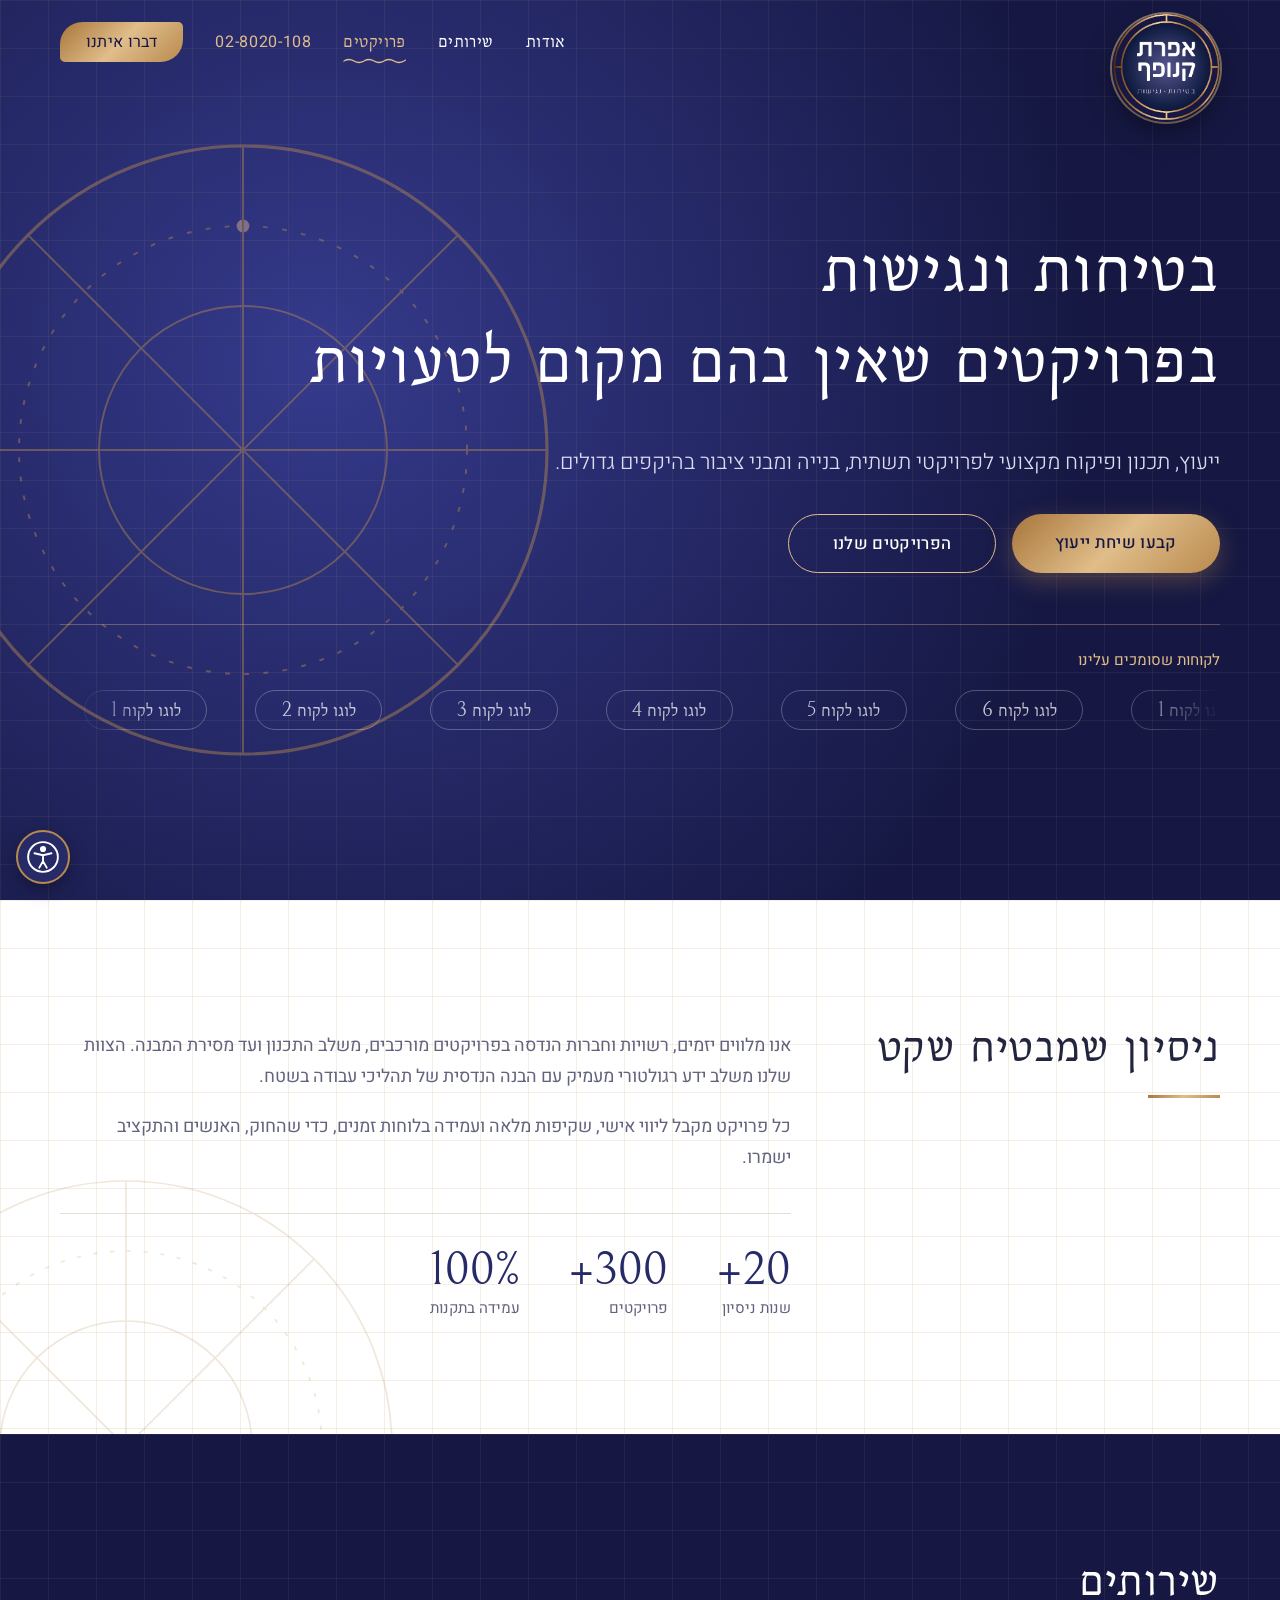
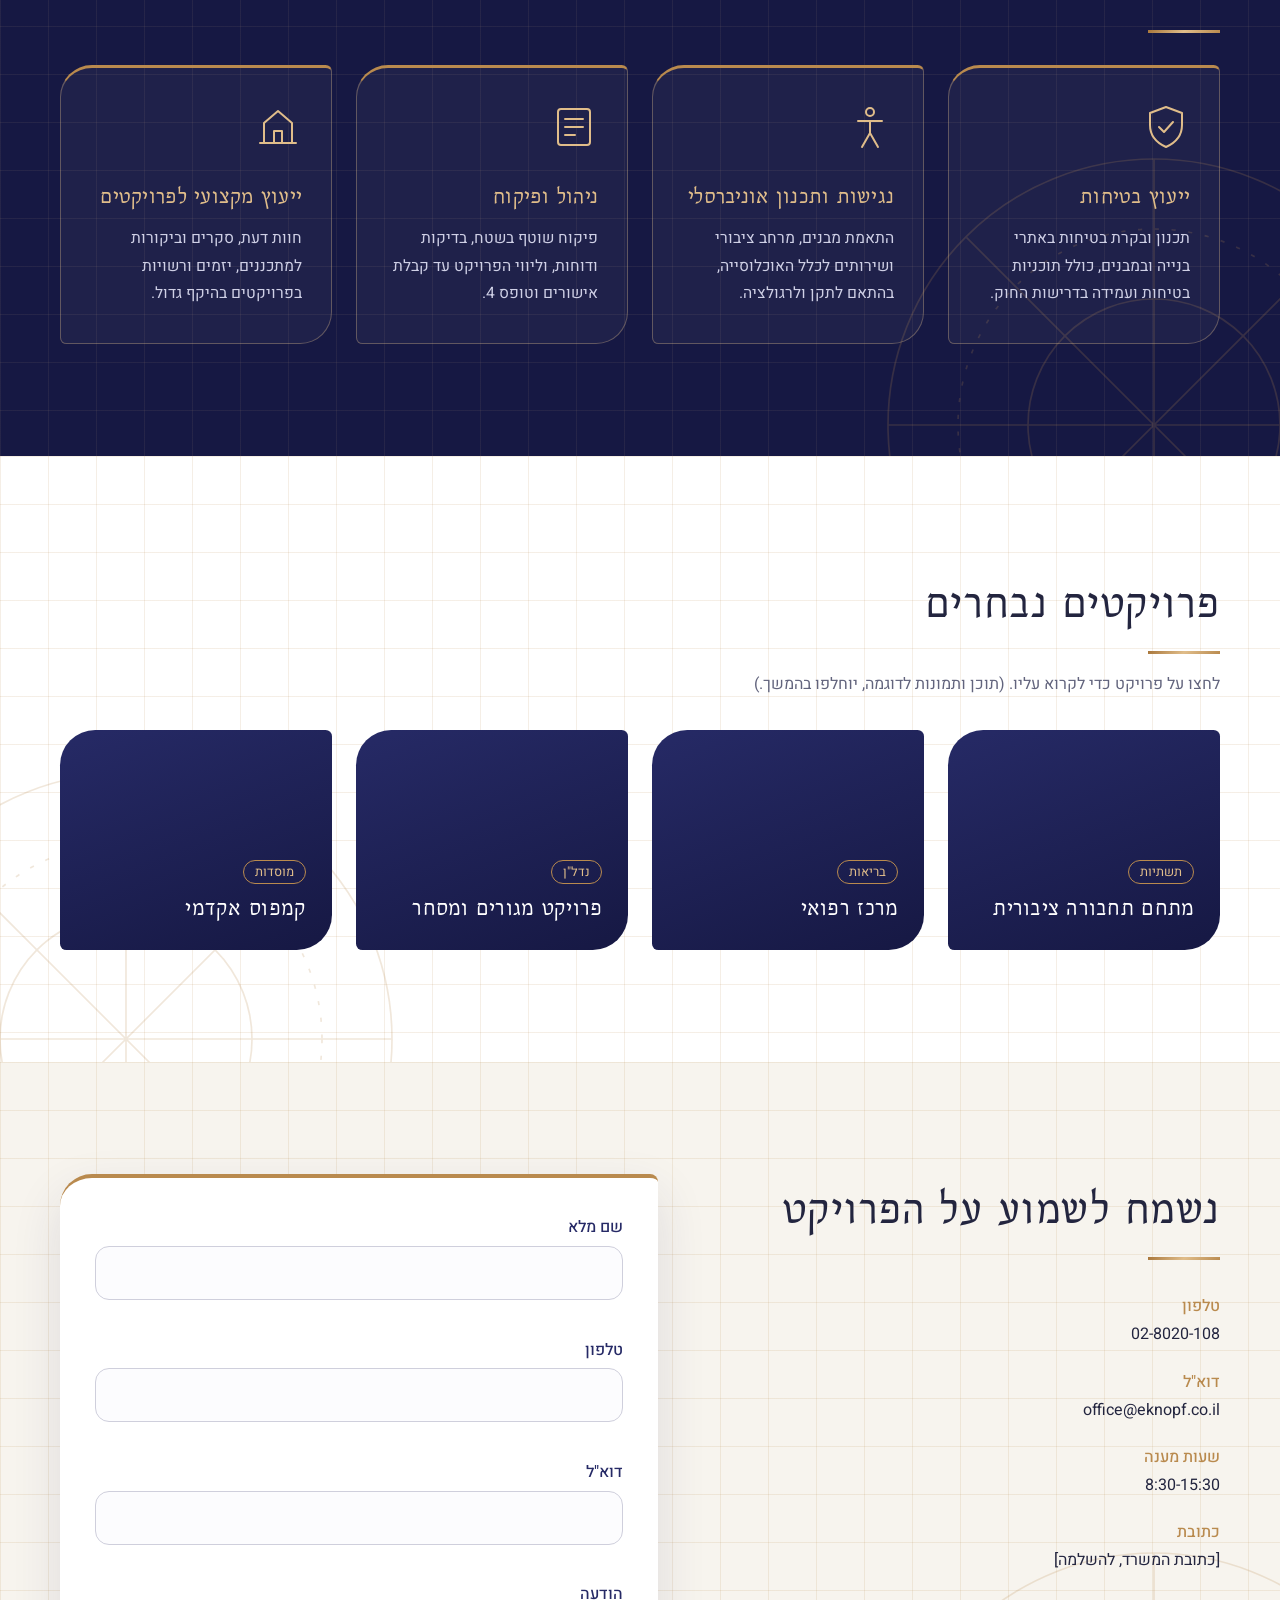
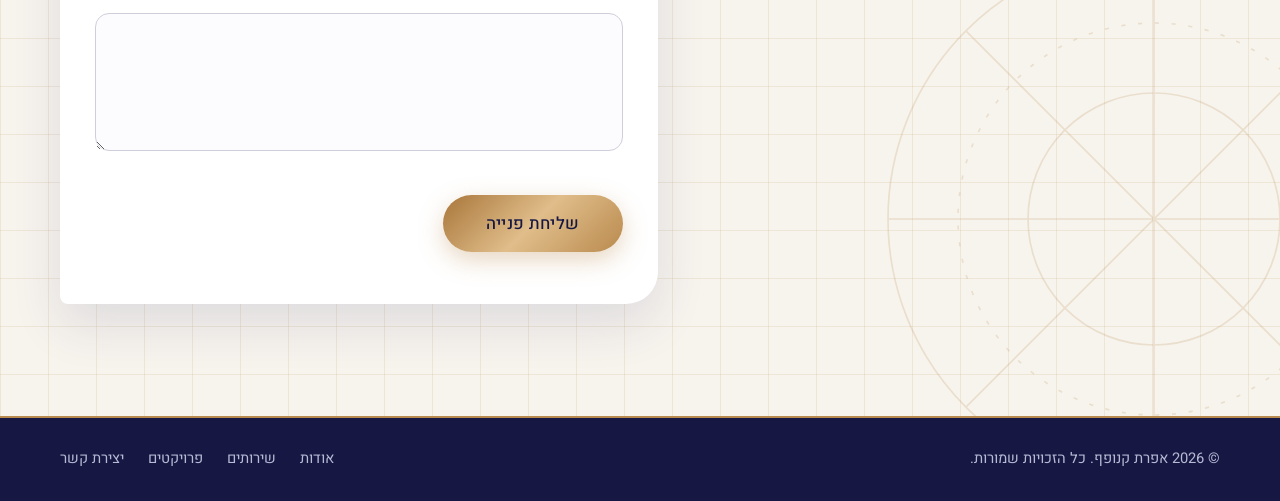
==== index.html @ 45a9dd9e "Init project upload files init" ====
<!DOCTYPE html>
<html lang="he" dir="rtl">
<head>
  <meta charset="UTF-8">
  <meta name="viewport" content="width=device-width, initial-scale=1">
  <title>אפרת קנופף | ייעוץ בטיחות ונגישות לפרויקטים גדולים</title>
  <meta name="description" content="ייעוץ בטיחות ונגישות לפרויקטים גדולים: תכנון, ליווי, פיקוח וייעוץ מקצועי.">
  <link rel="preconnect" href="https://fonts.googleapis.com">
  <link rel="preconnect" href="https://fonts.gstatic.com" crossorigin>
  <link href="https://fonts.googleapis.com/css2?family=Bellefair&family=Heebo:wght@300;400;500;700&display=swap" rel="stylesheet">
  <link rel="stylesheet" href="style.css">
</head>
<body>

<!-- ===== Header ===== -->
<header class="site-header" id="top">
  <div class="container header-inner">
    <a href="#top" class="brand" aria-label="אפרת קנופף - לראש הדף">
      <img src="logo.png" alt="לוגו אפרת קנופף - בטיחות, נגישות">
    </a>
    <button class="menu-toggle" aria-label="פתיחת תפריט" aria-expanded="false" aria-controls="main-nav">
      <span></span><span></span><span></span>
    </button>
    <nav id="main-nav" class="main-nav" aria-label="ניווט ראשי">
      <ul>
        <li><a href="#about">אודות</a></li>
        <li><a href="#services">שירותים</a></li>
        <li><a href="#projects">פרויקטים</a></li>
        <li class="nav-phone"><a href="tel:028020108" dir="ltr">02-8020-108</a></li>
        <li><a href="#contact" class="nav-cta">דברו איתנו</a></li>
      </ul>
    </nav>
  </div>
</header>

<main>
  <!-- ===== Hero ===== -->
  <section class="hero">
    <div class="container hero-inner">
      <h1>בטיחות ונגישות <br>בפרויקטים שאין בהם מקום לטעויות</h1>
      <p class="hero-sub">ייעוץ, תכנון ופיקוח מקצועי לפרויקטי תשתית, בנייה ומבני ציבור בהיקפים גדולים.</p>
      <div class="hero-actions">
        <a href="#contact" class="btn btn-gold">קבעו שיחת ייעוץ</a>
        <a href="#projects" class="btn btn-ghost">הפרויקטים שלנו</a>
      </div>
    </div>

    <!-- פס לקוחות נע. להחלפה: במקום <span class="client ph">...</span> שימו
         <span class="client"><img src="clients/שם.png" alt="שם הלקוח"></span>
         (הלוגו יוצג אוטומטית בלבן). יש לעדכן גם את הסט השני (aria-hidden) -->
    <div class="container clients">
      <p class="clients-title">לקוחות שסומכים עלינו</p>
      <div class="marquee">
        <div class="marquee-track">
          <span class="client ph">לוגו לקוח 1</span><span class="client ph">לוגו לקוח 2</span><span class="client ph">לוגו לקוח 3</span>
          <span class="client ph">לוגו לקוח 4</span><span class="client ph">לוגו לקוח 5</span><span class="client ph">לוגו לקוח 6</span>
          <!-- סט כפול ללולאה חלקה -->
          <span class="client ph" aria-hidden="true">לוגו לקוח 1</span><span class="client ph" aria-hidden="true">לוגו לקוח 2</span><span class="client ph" aria-hidden="true">לוגו לקוח 3</span>
          <span class="client ph" aria-hidden="true">לוגו לקוח 4</span><span class="client ph" aria-hidden="true">לוגו לקוח 5</span><span class="client ph" aria-hidden="true">לוגו לקוח 6</span>
        </div>
      </div>
    </div>

    <!-- אלמנט ויזואלי: קווי שרטוט הנדסיים -->
    <svg class="hero-art" viewBox="0 0 400 400" aria-hidden="true">
      <circle cx="200" cy="200" r="190"/>
      <circle class="pulse" cx="200" cy="200" r="190"/>
      <g class="spin-rev"><circle class="dash" cx="200" cy="200" r="140"/><circle class="dot" cx="200" cy="60" r="4"/></g>
      <g class="spin"><circle cx="200" cy="200" r="90"/><path d="M200 10V390M10 200H390M66 66L334 334M334 66L66 334"/></g>
    </svg>
  </section>

  <!-- ===== About ===== -->
  <section class="section" id="about">
    <div class="container about-grid">
      <div>
        <h2>ניסיון שמבטיח שקט</h2>
        <span class="rule"></span>
      </div>
      <div class="about-text">
        <p>אנו מלווים יזמים, רשויות וחברות הנדסה בפרויקטים מורכבים, משלב התכנון ועד מסירת המבנה. הצוות שלנו משלב ידע רגולטורי מעמיק עם הבנה הנדסית של תהליכי עבודה בשטח.</p>
        <p>כל פרויקט מקבל ליווי אישי, שקיפות מלאה ועמידה בלוחות זמנים, כדי שהחוק, האנשים והתקציב ישמרו.</p>
        <ul class="stats">
          <li><strong>20+</strong><span>שנות ניסיון</span></li>
          <li><strong>300+</strong><span>פרויקטים</span></li>
          <li><strong>100%</strong><span>עמידה בתקנות</span></li>
        </ul>
      </div>
    </div>
  </section>

  <!-- ===== Services ===== -->
  <section class="section section-navy" id="services">
    <div class="container">
      <h2>שירותים</h2>
      <span class="rule"></span>
      <div class="grid services-grid">
        <article class="card">
          <svg viewBox="0 0 48 48" class="icon" aria-hidden="true"><path d="M24 4l16 6v12c0 11-7 18-16 22C15 40 8 33 8 22V10z"/><path d="M17 24l5 5 9-10"/></svg>
          <h3>ייעוץ בטיחות</h3>
          <p>תכנון ובקרת בטיחות באתרי בנייה ובמבנים, כולל תוכניות בטיחות ועמידה בדרישות החוק.</p>
        </article>
        <article class="card">
          <svg viewBox="0 0 48 48" class="icon" aria-hidden="true"><circle cx="24" cy="9" r="4"/><path d="M12 18h24M24 18v12M24 30l-8 14M24 30l8 14"/></svg>
          <h3>נגישות ותכנון אוניברסלי</h3>
          <p>התאמת מבנים, מרחב ציבורי ושירותים לכלל האוכלוסייה, בהתאם לתקן ולרגולציה.</p>
        </article>
        <article class="card">
          <svg viewBox="0 0 48 48" class="icon" aria-hidden="true"><rect x="8" y="6" width="32" height="36" rx="3"/><path d="M15 16h18M15 24h18M15 32h10"/></svg>
          <h3>ניהול ופיקוח</h3>
          <p>פיקוח שוטף בשטח, בדיקות ודוחות, וליווי הפרויקט עד קבלת אישורים וטופס 4.</p>
        </article>
        <article class="card">
          <svg viewBox="0 0 48 48" class="icon" aria-hidden="true"><path d="M6 40h36M10 40V20l14-12 14 12v20"/><path d="M20 40V28h8v12"/></svg>
          <h3>ייעוץ מקצועי לפרויקטים</h3>
          <p>חוות דעת, סקרים וביקורות למתכננים, יזמים ורשויות בפרויקטים בהיקף גדול.</p>
        </article>
      </div>
    </div>
  </section>

  <!-- ===== Projects ===== -->
  <section class="section" id="projects">
    <div class="container">
      <h2>פרויקטים נבחרים</h2>
      <span class="rule"></span>
      <p class="lead">לחצו על פרויקט כדי לקרוא עליו. (תוכן ותמונות לדוגמה, יוחלפו בהמשך.)</p>
      <div class="grid projects-grid">
        <button class="project" data-title="מתחם תחבורה ציבורית" data-desc="ליווי בטיחות ונגישות מלא של מתחם תחבורה בהיקף ענק, כולל מסלולי הליכה נגישים ובקרת אתר.">
          <span class="project-tag">תשתיות</span><h3>מתחם תחבורה ציבורית</h3>
        </button>
        <button class="project" data-title="מרכז רפואי" data-desc="יעוץ נגישות ובטיחות בתכנון ובביצוע אגף חדש, בתיאום עם צוותי התכנון והרשויות.">
          <span class="project-tag">בריאות</span><h3>מרכז רפואי</h3>
        </button>
        <button class="project" data-title="פרויקט מגורים ומסחר" data-desc="פיקוח בטיחות באתר רב-שלבי, וליווי עד קבלת טופס 4 ותעודת גמר.">
          <span class="project-tag">נדל"ן</span><h3>פרויקט מגורים ומסחר</h3>
        </button>
        <button class="project" data-title="קמפוס אקדמי" data-desc="התאמת קמפוס קיים לתקני נגישות, כולל סקר מקיף ותוכנית עבודה מדורגת.">
          <span class="project-tag">מוסדות</span><h3>קמפוס אקדמי</h3>
        </button>
      </div>
    </div>
  </section>

  <!-- ===== Contact ===== -->
  <section class="section section-light" id="contact">
    <div class="container contact-grid">
      <div class="contact-info">
        <h2>נשמח לשמוע על הפרויקט</h2>
        <span class="rule"></span>
        <ul>
          <li><strong>טלפון</strong><a href="tel:028020108">02-8020-108</a></li>
          <li><strong>דוא"ל</strong><a href="mailto:office@eknopf.co.il">office@eknopf.co.il</a></li>
          <li><strong>שעות מענה</strong>8:30-15:30</li>
          <li><strong>כתובת</strong>[כתובת המשרד, להשלמה]</li>
        </ul>
      </div>

      <form id="contact-form" class="form" novalidate>
        <!-- שדה מלכודת נגד ספאם: לא למחוק -->
        <input type="text" name="_gotcha" class="hp" tabindex="-1" autocomplete="off" aria-hidden="true">
        <div class="field">
          <label for="name">שם מלא</label>
          <input type="text" id="name" name="name" autocomplete="name">
          <small class="error" aria-live="polite"></small>
        </div>
        <div class="field">
          <label for="phone">טלפון</label>
          <input type="tel" id="phone" name="phone" autocomplete="tel" inputmode="tel" dir="ltr">
          <small class="error" aria-live="polite"></small>
        </div>
        <div class="field">
          <label for="email">דוא"ל</label>
          <input type="email" id="email" name="email" autocomplete="email" dir="ltr">
          <small class="error" aria-live="polite"></small>
        </div>
        <div class="field">
          <label for="message">הודעה</label>
          <textarea id="message" name="message" rows="4"></textarea>
          <small class="error" aria-live="polite"></small>
        </div>
        <button type="submit" class="btn btn-gold">שליחת פנייה</button>
        <p class="form-status" role="status"></p>
      </form>
    </div>
  </section>
</main>

<!-- ===== Accessibility widget ===== -->
<div class="a11y">
  <button class="a11y-toggle" aria-expanded="false" aria-controls="a11y-panel" aria-label="תפריט נגישות">
    <svg viewBox="0 0 32 32" aria-hidden="true"><circle cx="16" cy="16" r="14"/><circle cx="16" cy="8.5" r="2" class="f"/><path d="M8 12.5l8 1.8 8-1.8M16 14.3V20M16 20l-3.5 6M16 20l3.5 6"/></svg>
  </button>
  <div class="a11y-panel" id="a11y-panel" role="dialog" aria-label="כלי נגישות" hidden>
    <p class="a11y-title">כלי נגישות</p>
    <button data-a11y="size-up">הגדלת טקסט</button>
    <button data-a11y="size-down">הקטנת טקסט</button>
    <button data-a11y="contrast" aria-pressed="false">ניגודיות גבוהה</button>
    <button data-a11y="gray" aria-pressed="false">גווני אפור</button>
    <button data-a11y="links" aria-pressed="false">הדגשת קישורים</button>
    <button data-a11y="font" aria-pressed="false">גופן קריא</button>
    <button data-a11y="motion" aria-pressed="false">עצירת אנימציות</button>
    <button data-a11y="reset" class="a11y-reset">איפוס הגדרות</button>
  </div>
</div>

<!-- ===== Project modal ===== -->
<div class="modal" id="project-modal" hidden>
  <div class="modal-box" role="dialog" aria-modal="true" aria-labelledby="modal-title">
    <button class="modal-close" aria-label="סגירה">&times;</button>
    <div class="modal-media" aria-hidden="true"></div>
    <h3 id="modal-title"></h3>
    <p id="modal-desc"></p>
  </div>
</div>

<!-- ===== Footer ===== -->
<footer class="site-footer">
  <div class="container footer-inner">
    <p>&copy; <span id="year"></span> אפרת קנופף. כל הזכויות שמורות.</p>
    <ul>
      <li><a href="#about">אודות</a></li>
      <li><a href="#services">שירותים</a></li>
      <li><a href="#projects">פרויקטים</a></li>
      <li><a href="#contact">יצירת קשר</a></li>
    </ul>
  </div>
</footer>

<script src="script.js"></script>
</body>
</html>
---- style.css ----
/* ===== Design tokens (מתוך הלוגו: כחול לילה + זהב מטאלי) ===== */
:root {
  --navy: #262a66;
  --navy-deep: #161843;
  --gold: #b98a4e;
  --gold-light: #e0bd8a;
  --gold-grad: linear-gradient(135deg, #a8763a, #e0bd8a 50%, #b98a4e);
  --white: #fff;
  --ivory: #f7f4ee;
  --ink: #23253f;
  --muted: #62647d;
  --radius: 4px;
  --header-h: 84px;
  --font-body: "Heebo", system-ui, sans-serif;
  --font-display: "Bellefair", "Times New Roman", serif;
}

*, *::before, *::after { box-sizing: border-box; }
html { scroll-behavior: smooth; scroll-padding-top: var(--header-h); }
body { margin: 0; font-family: var(--font-body); color: var(--ink); background: var(--white); line-height: 1.75; }
img { max-width: 100%; display: block; }
ul { list-style: none; margin: 0; padding: 0; }
a { color: inherit; text-decoration: none; }
:focus-visible { outline: 3px solid var(--gold); outline-offset: 3px; }

.container { width: min(1160px, 92%); margin-inline: auto; }
h1, h2, h3 { font-family: var(--font-display); line-height: 1.25; margin: 0 0 .5em; }
h2 { font-size: clamp(1.9rem, 3.5vw, 2.8rem); font-weight: 700; margin-bottom: .3em; }
.rule { display: block; width: 72px; height: 3px; background: var(--gold-grad); margin: 0 0 2rem; }

.section { padding: clamp(4rem, 9vw, 7rem) 0; }
.section-navy { background: var(--navy-deep); color: var(--white); }
.section-light { background: var(--ivory); }
.lead { color: var(--muted); margin-top: -1rem; margin-bottom: 2rem; }

/* ===== Buttons ===== */
.btn { display: inline-block; border: 0; cursor: pointer; font: 500 1.05rem var(--font-body); padding: .95rem 2.4rem; border-radius: var(--radius); transition: transform .2s, box-shadow .2s; }
.btn-gold { background: var(--gold-grad); color: var(--navy-deep); box-shadow: 0 8px 24px rgba(185,138,78,.35); }
.btn-gold:hover { transform: translateY(-2px); box-shadow: 0 12px 28px rgba(185,138,78,.5); }

/* ===== Header ===== */
.site-header { position: fixed; inset: 0 0 auto 0; height: var(--header-h); background: var(--white); border-bottom: 2px solid var(--gold); z-index: 50; }
.header-inner { display: flex; align-items: center; justify-content: space-between; height: 100%; }
.brand img { height: 68px; width: auto; }
.main-nav ul { display: flex; align-items: center; gap: 2.2rem; }
.main-nav a { font-weight: 500; color: var(--navy); position: relative; padding: .3rem 0; }
.main-nav a:not(.nav-cta)::after { content: ""; position: absolute; inset: auto 0 0 0; height: 2px; background: var(--gold); transform: scaleX(0); transition: transform .25s; }
.main-nav a:not(.nav-cta):hover::after { transform: scaleX(1); }
.nav-cta { background: var(--navy); color: var(--white) !important; padding: .55rem 1.5rem !important; border-radius: var(--radius); }
.nav-cta:hover { background: var(--gold); }

.menu-toggle { display: none; width: 44px; height: 44px; background: none; border: 0; cursor: pointer; flex-direction: column; justify-content: center; gap: 6px; padding: 10px; }
.menu-toggle span { height: 2px; background: var(--navy); transition: transform .3s, opacity .3s; }
.menu-toggle[aria-expanded="true"] span:nth-child(1) { transform: translateY(8px) rotate(45deg); }
.menu-toggle[aria-expanded="true"] span:nth-child(2) { opacity: 0; }
.menu-toggle[aria-expanded="true"] span:nth-child(3) { transform: translateY(-8px) rotate(-45deg); }

/* ===== Hero ===== */
.hero { position: relative; overflow: hidden; min-height: 100svh; display: flex; align-items: center; padding-top: var(--header-h);
  color: var(--white);
  background:
    linear-gradient(rgba(224,189,138,.07) 1px, transparent 1px) 0 0 / 48px 48px,
    linear-gradient(90deg, rgba(224,189,138,.07) 1px, transparent 1px) 0 0 / 48px 48px,
    radial-gradient(circle at 25% 40%, #353a8c, var(--navy-deep) 70%); }
.hero-inner { position: relative; z-index: 1; }
.hero h1 { font-size: clamp(2.2rem, 5.5vw, 4.4rem); font-weight: 900; max-width: 14em; }
.hero-sub { font-size: clamp(1.05rem, 2vw, 1.35rem); font-weight: 300; max-width: 34em; color: #dcdcf0; margin-bottom: 2.4rem; }
.hero-art { position: absolute; left: -6%; top: 50%; width: min(640px, 70vw); transform: translateY(-50%); fill: none; stroke: var(--gold); stroke-width: 1.2; opacity: .45; }

/* ===== About ===== */
.about-grid { display: grid; grid-template-columns: 1fr 2fr; gap: 4rem; }
.about-text p { font-size: 1.12rem; max-width: 40em; color: var(--muted); }
.stats { display: flex; flex-wrap: wrap; gap: 3rem; margin-top: 2.5rem; padding-top: 2rem; border-top: 1px solid #e4dfd3; }
.stats strong { display: block; font: 700 2.4rem/1 var(--font-display); color: var(--navy); }
.stats span { color: var(--muted); font-size: .95rem; }

/* ===== Grids / cards ===== */
.grid { display: grid; gap: 1.5rem; }
.services-grid { grid-template-columns: repeat(auto-fit, minmax(240px, 1fr)); }
.card { padding: 2.2rem 1.8rem; border: 1px solid rgba(224,189,138,.35); border-top: 3px solid var(--gold); background: rgba(255,255,255,.04); transition: background .25s, transform .25s; }
.card:hover { background: rgba(255,255,255,.09); transform: translateY(-4px); }
.card h3 { font-size: 1.35rem; color: var(--gold-light); }
.card p { margin: 0; color: #cfd0e6; font-size: .98rem; }
.icon { width: 48px; height: 48px; fill: none; stroke: var(--gold-light); stroke-width: 2; stroke-linecap: round; stroke-linejoin: round; margin-bottom: 1.2rem; }

/* ===== Projects ===== */
.projects-grid { grid-template-columns: repeat(auto-fit, minmax(250px, 1fr)); }
.project { font: inherit; text-align: right; cursor: pointer; min-height: 220px; padding: 1.6rem; border: 0; border-radius: var(--radius); color: var(--white);
  display: flex; flex-direction: column; justify-content: flex-end; position: relative; overflow: hidden;
  background: linear-gradient(160deg, var(--navy), var(--navy-deep)); transition: transform .25s, box-shadow .25s; }
.project::before { content: ""; position: absolute; inset: 0; background: linear-gradient(transparent 55%, rgba(185,138,78,.45)); opacity: 0; transition: opacity .3s; }
.project:hover { transform: translateY(-5px); box-shadow: 0 18px 36px rgba(22,24,67,.3); }
.project:hover::before { opacity: 1; }
.project > * { position: relative; }
.project h3 { margin: .4rem 0 0; font-size: 1.4rem; }
.project-tag { align-self: flex-start; font-size: .8rem; color: var(--gold-light); border: 1px solid var(--gold); padding: 0 .7rem; border-radius: 99px; }

/* ===== Modal ===== */
.modal { position: fixed; inset: 0; background: rgba(22,24,67,.8); display: grid; place-items: center; padding: 1rem; z-index: 100; }
.modal[hidden] { display: none; }
.modal-box { position: relative; background: var(--white); width: min(560px, 100%); padding: 0 0 2rem; border-top: 4px solid var(--gold); animation: pop .25s ease; }
.modal-box h3, .modal-box p { padding-inline: 2rem; }
.modal-box h3 { color: var(--navy); font-size: 1.7rem; margin-top: 1.5rem; }
.modal-box p { margin: 0; color: var(--muted); }
.modal-media { height: 180px; background: linear-gradient(135deg, var(--navy), var(--navy-deep)); }  /* מקום לתמונת פרויקט */
.modal-close { position: absolute; top: .6rem; left: .8rem; font-size: 2rem; line-height: 1; background: none; border: 0; color: var(--white); cursor: pointer; }
@keyframes pop { from { opacity: 0; transform: scale(.96); } }

/* ===== Contact ===== */
.contact-grid { display: grid; grid-template-columns: 1fr 1.2fr; gap: 4rem; align-items: start; }
.contact-info li { margin-bottom: 1.2rem; }
.contact-info strong { display: block; color: var(--gold); font-weight: 500; }
.contact-info a:hover { color: var(--gold); }
.form { background: var(--white); padding: 2.2rem; border-top: 4px solid var(--gold); box-shadow: 0 20px 50px rgba(38,42,102,.12); }
.field { margin-bottom: 1.2rem; }
.field label { display: block; font-weight: 500; margin-bottom: .3rem; color: var(--navy); }
.field input, .field textarea { width: 100%; font: inherit; padding: .75rem .9rem; border: 1px solid #cfcfdc; border-radius: var(--radius); background: #fcfcfe; }
.field input:focus, .field textarea:focus { outline: none; border-color: var(--gold); box-shadow: 0 0 0 3px rgba(185,138,78,.25); }
.field.invalid input, .field.invalid textarea { border-color: #b3261e; }
.error { display: block; min-height: 1.2em; color: #b3261e; font-size: .85rem; }
.form-status { margin: 1rem 0 0; font-weight: 500; color: #1d6b43; }

/* ===== Footer ===== */
.site-footer { background: var(--navy-deep); color: #b9bad6; padding: 1.8rem 0; font-size: .92rem; border-top: 2px solid var(--gold); }
.footer-inner { display: flex; flex-wrap: wrap; justify-content: space-between; gap: 1rem; }
.footer-inner p { margin: 0; }
.footer-inner ul { display: flex; gap: 1.5rem; }
.footer-inner a:hover { color: var(--gold-light); }

/* ===== Responsive ===== */
@media (max-width: 860px) {
  .menu-toggle { display: flex; }
  .main-nav { position: absolute; top: 100%; inset-inline: 0; background: var(--white); border-bottom: 2px solid var(--gold);
    max-height: 0; overflow: hidden; transition: max-height .35s ease; }
  .main-nav.open { max-height: 360px; }
  .main-nav ul { flex-direction: column; align-items: stretch; gap: 0; padding: .5rem 4%; }
  .main-nav li a { display: block; padding: .9rem 0; border-bottom: 1px solid #eee; }
  .nav-cta { text-align: center; margin-top: .8rem; }
  .about-grid, .contact-grid { grid-template-columns: 1fr; gap: 2rem; }
  .hero-art { opacity: .2; }
}

@media (prefers-reduced-motion: reduce) {
  html { scroll-behavior: auto; }
  * { transition: none !important; animation: none !important; }
}

/* ===== אנימציית הלוגו ברקע ה-Hero ===== */
.hero-art .spin, .hero-art .spin-rev, .hero-art .pulse { transform-origin: 200px 200px; }
.hero-art .spin { animation: spin 90s linear infinite; }
.hero-art .spin-rev { animation: spin 60s linear infinite reverse; }
.hero-art .dash { stroke-dasharray: 3 9; }
.hero-art .dot { fill: var(--gold-light); stroke: none; }
.hero-art .pulse { stroke-width: 2; animation: ping 7s ease-out infinite; }
@keyframes spin { to { transform: rotate(360deg); } }
@keyframes ping { from { transform: scale(.45); opacity: .9; } to { transform: scale(1); opacity: 0; } }

/* ===== טופס: שדה מלכודת וסטטוס ===== */
.hp { position: absolute; left: -9999px; width: 1px; height: 1px; opacity: 0; }
.form-status.fail { color: #b3261e; }

/* ===== ווידג'ט נגישות ===== */
.a11y { position: fixed; left: 1rem; bottom: 1rem; z-index: 90; }
.a11y-toggle { width: 54px; height: 54px; border-radius: 50%; border: 2px solid var(--gold); background: var(--navy); cursor: pointer; display: grid; place-items: center; box-shadow: 0 6px 18px rgba(0,0,0,.3); }
.a11y-toggle svg { width: 34px; height: 34px; fill: none; stroke: var(--white); stroke-width: 1.8; stroke-linecap: round; stroke-linejoin: round; }
.a11y-toggle .f { fill: var(--white); }
.a11y-panel { position: absolute; left: 0; bottom: 66px; width: 240px; background: var(--white); border: 1px solid var(--gold); border-top: 4px solid var(--gold); padding: .8rem; box-shadow: 0 14px 36px rgba(0,0,0,.25); }
.a11y-panel[hidden] { display: none; }
.a11y-title { margin: 0 0 .5rem; font-weight: 700; color: var(--navy); }
.a11y-panel button { display: block; width: 100%; text-align: right; font: inherit; font-size: .95rem; padding: .55rem .7rem; margin-bottom: .35rem; border: 1px solid #d8d8e4; background: #fafafe; color: var(--ink); border-radius: var(--radius); cursor: pointer; }
.a11y-panel button:hover { border-color: var(--gold); }
.a11y-panel button[aria-pressed="true"] { background: var(--navy); color: var(--white); border-color: var(--navy); }
.a11y-panel .a11y-reset { margin-bottom: 0; background: transparent; }

/* מצבי נגישות (class על <html>) */
html.a11y-contrast { --navy: #000; --navy-deep: #000; --ink: #000; --muted: #000; --gold: #ffd400; --gold-light: #ffd400; --ivory: #fff; }
html.a11y-contrast .hero { background: #000; }
html.a11y-contrast .contact-info strong, html.a11y-contrast .stats span { color: #000; }
html.a11y-contrast .section-navy .card p, html.a11y-contrast .hero-sub { color: #fff; }
html.a11y-gray { filter: grayscale(1); }
html.a11y-links a { text-decoration: underline !important; }
html.a11y-font * { font-family: Arial, Helvetica, sans-serif !important; }
html.a11y-nomotion *, html.a11y-nomotion *::before, html.a11y-nomotion *::after { animation: none !important; transition: none !important; scroll-behavior: auto !important; }

/* ===== גרסה 2: טיפוגרפיה, צורות כפתורים וכרטיסים, פס לקוחות ===== */
:root { --radius: 14px; }
h1, h2, h3 { font-weight: 400; letter-spacing: .01em; }
h2 { font-size: clamp(2.2rem, 4.2vw, 3.4rem); }
.hero h1 { font-weight: 400; font-size: clamp(2.5rem, 6.2vw, 5rem); line-height: 1.15; }
.card h3 { font-size: 1.65rem; }
.stats strong { font-weight: 400; font-size: 3rem; }
.project h3 { font-size: 1.7rem; }

/* כפתורים: גלולה עם ברק במעבר עכבר + כפתור מתאר */
.btn { border-radius: 999px; padding: 1rem 2.7rem; position: relative; overflow: hidden; letter-spacing: .02em; }
.btn::after { content: ""; position: absolute; inset: 0; background: linear-gradient(110deg, transparent 30%, rgba(255,255,255,.55) 50%, transparent 70%); transform: translateX(120%); transition: transform .6s; }
.btn:hover::after { transform: translateX(-120%); }
.btn-ghost { background: transparent; color: var(--white); border: 1.5px solid var(--gold-light); box-shadow: none; }
.btn-ghost:hover { background: rgba(224,189,138,.15); box-shadow: none; }
.hero-actions { display: flex; flex-wrap: wrap; gap: 1rem; }
.nav-cta { border-radius: 999px; }
.a11y-panel button { border-radius: 999px; }

/* כרטיסים: פינות אלכסוניות */
.card { border-radius: 2rem .4rem 2rem .4rem; }
.project { border-radius: 2.2rem .4rem 2.2rem .4rem; }
.form { border-radius: 2rem .5rem 2rem .5rem; }
.modal-box { border-radius: 1.6rem; overflow: hidden; }

/* Hero: התוכן עולה למעלה, ופס הלקוחות נמצא מתחת לכפתורים */
.hero { flex-direction: column; justify-content: center; align-items: stretch; padding-bottom: 2rem; }
.hero-sub { margin-bottom: 2rem; }
.clients { position: relative; z-index: 1; margin-top: 3.2rem; padding-top: 1.4rem; border-top: 1px solid rgba(224,189,138,.3); }
.clients-title { margin: 0 0 1rem; font-size: .95rem; color: var(--gold-light); }
.marquee { direction: ltr; overflow: hidden; -webkit-mask-image: linear-gradient(90deg, transparent, #000 8%, #000 92%, transparent); mask-image: linear-gradient(90deg, transparent, #000 8%, #000 92%, transparent); }
.marquee-track { display: flex; align-items: center; width: max-content; animation: marquee 38s linear infinite; }
.marquee:hover .marquee-track { animation-play-state: paused; }
.client { flex: none; margin-inline: 1.5rem; direction: rtl; white-space: nowrap; color: var(--white); opacity: .75; }
.client.ph { font: 400 1.3rem var(--font-display); border: 1px solid rgba(255,255,255,.35); border-radius: 999px; padding: .45rem 1.6rem; }
.client img { height: 38px; width: auto; filter: brightness(0) invert(1); }
@keyframes marquee { to { transform: translateX(-50%); } }
@media (prefers-reduced-motion: reduce) { .marquee { overflow-x: auto; } }
html.a11y-nomotion .marquee { overflow-x: auto; }
@media (max-width: 860px) { .clients { margin-top: 2.2rem; } .client { margin-inline: 1rem; } }

/* ===== גרסה 3: רשת קווים ומעגלי זהב בכל האזורים ===== */
:root { --grid-gold: rgba(185,138,78,.14); }
.section-navy { --grid-gold: rgba(224,189,138,.08); }

.section {
  position: relative; overflow: hidden;
  background-image:
    linear-gradient(var(--grid-gold) 1px, transparent 1px),
    linear-gradient(90deg, var(--grid-gold) 1px, transparent 1px);
  background-size: 48px 48px;
}
.section > .container { position: relative; z-index: 1; }

/* מעגלי השרטוט: מסתובבים לאט בשולי כל אזור, לסירוגין ימין ושמאל */
.section::before {
  content: ""; position: absolute; top: 50%; z-index: 0; pointer-events: none;
  width: min(560px, 80vw); aspect-ratio: 1; opacity: .2;
  background: url("data:image/svg+xml,%3Csvg xmlns='http://www.w3.org/2000/svg' viewBox='0 0 400 400' fill='none' stroke='%23b98a4e' stroke-width='1.2'%3E%3Ccircle cx='200' cy='200' r='190'/%3E%3Ccircle cx='200' cy='200' r='140' stroke-dasharray='3 9'/%3E%3Ccircle cx='200' cy='200' r='90'/%3E%3Cpath d='M200 10V390M10 200H390M66 66L334 334M334 66L66 334'/%3E%3C/svg%3E") center / contain no-repeat;
  animation: ring-spin 140s linear infinite;
}
#about::before, #projects::before { left: -12%; right: auto; }
#services::before, #contact::before { right: -12%; left: auto; }
@keyframes ring-spin {
  from { transform: translateY(-50%) rotate(0); }
  to   { transform: translateY(-50%) rotate(360deg); }
}

/* בניגודיות גבוהה מבטלים את הקישוט */
html.a11y-contrast .section { background-image: none; }
html.a11y-contrast .section::before { display: none; }

/* ===== גרסה 4: כותרת עליונה בעבודת יד ===== */
/* שקופה מעל ה-Hero, ונצבעת בכחול כשגוללים */
.site-header { background: transparent; border-bottom: 1px solid transparent; transition: background .3s, border-color .3s, backdrop-filter .3s; }
.site-header.scrolled { background: rgba(22,24,67,.93); -webkit-backdrop-filter: blur(10px); backdrop-filter: blur(10px); border-bottom-color: rgba(224,189,138,.5); }
.header-inner { align-items: center; }

/* הלוגו כמדליון: מציג רק את העיגול ותלוי מעט מתחת לפס */
.brand { --medal: 108px; position: relative; display: block; flex: none; width: var(--medal); height: var(--medal); margin-top: 14px; align-self: flex-start;
  border-radius: 50%; overflow: hidden; box-shadow: 0 10px 28px rgba(0,0,0,.4), 0 0 0 2px rgba(224,189,138,.6); z-index: 2; }
.brand img { position: absolute; top: 0; left: -3.1%; width: 106.6%; height: auto; max-width: none; }

/* קישורים: סריף, קו גלי זהב שנחשף ביד, ומחוון לאזור הפעיל */
.main-nav ul { gap: 2rem; }
.main-nav a { color: var(--white); font: 400 1.3rem var(--font-display); letter-spacing: .02em; }
.main-nav a:not(.nav-cta)::after { inset: auto 0 -7px 0; height: 6px; background: url("data:image/svg+xml,%3Csvg xmlns='http://www.w3.org/2000/svg' viewBox='0 0 20 6'%3E%3Cpath d='M0 3Q5 0 10 3T20 3' fill='none' stroke='%23e0bd8a' stroke-width='1.4'/%3E%3C/svg%3E") repeat-x bottom / 20px 6px;
  transform: none; clip-path: inset(0 0 0 100%); transition: clip-path .4s ease; }
.main-nav a:not(.nav-cta):hover::after, .main-nav a.active::after { transform: none; clip-path: inset(0); }
.main-nav a.active { color: var(--gold-light); }
.nav-phone a { font: 400 1rem var(--font-body); color: var(--gold-light); letter-spacing: .04em; }

/* כפתור הקשר: בצורת העלה של הכרטיסים, בזהב */
.nav-cta { background: var(--gold-grad); color: var(--navy-deep) !important; border-radius: 1.4rem .3rem 1.4rem .3rem; padding: .5rem 1.6rem !important; font-family: var(--font-body) !important; font-size: 1rem !important; font-weight: 500; }
.nav-cta:hover { background: var(--gold-light); }

.menu-toggle span { background: var(--white); }

@media (max-width: 860px) {
  .brand { --medal: 76px; margin-top: 8px; }
  .main-nav { background: var(--navy-deep); border-bottom: 2px solid var(--gold); }
  .main-nav li a { border-bottom: 1px solid rgba(255,255,255,.12); }
  .nav-phone a { display: block; }
  .nav-cta { text-align: center; border-bottom: 0 !important; }
  .main-nav.open { max-height: 420px; }
}

/* ===== תיקון: רקע אחיד למדליון (הטבעות בלוגו שקופות) ===== */
.brand { background: var(--navy-deep); }
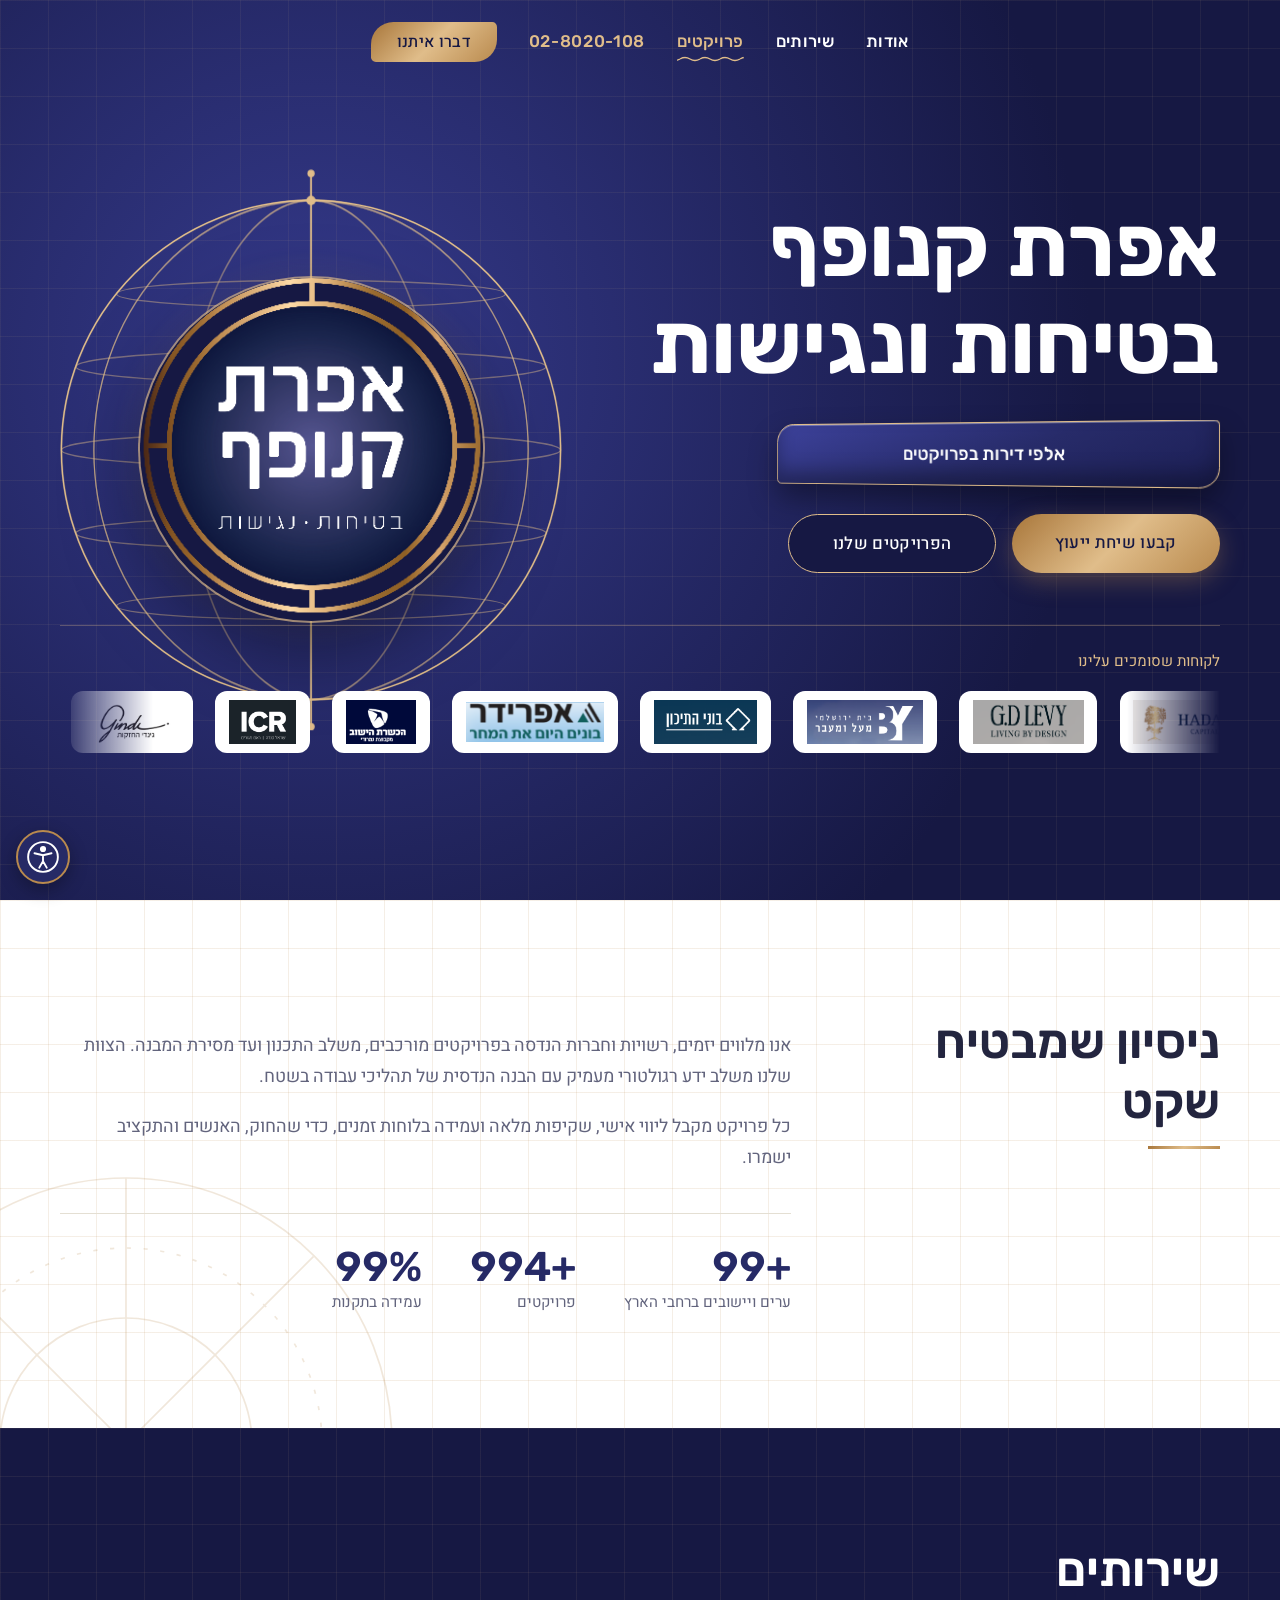
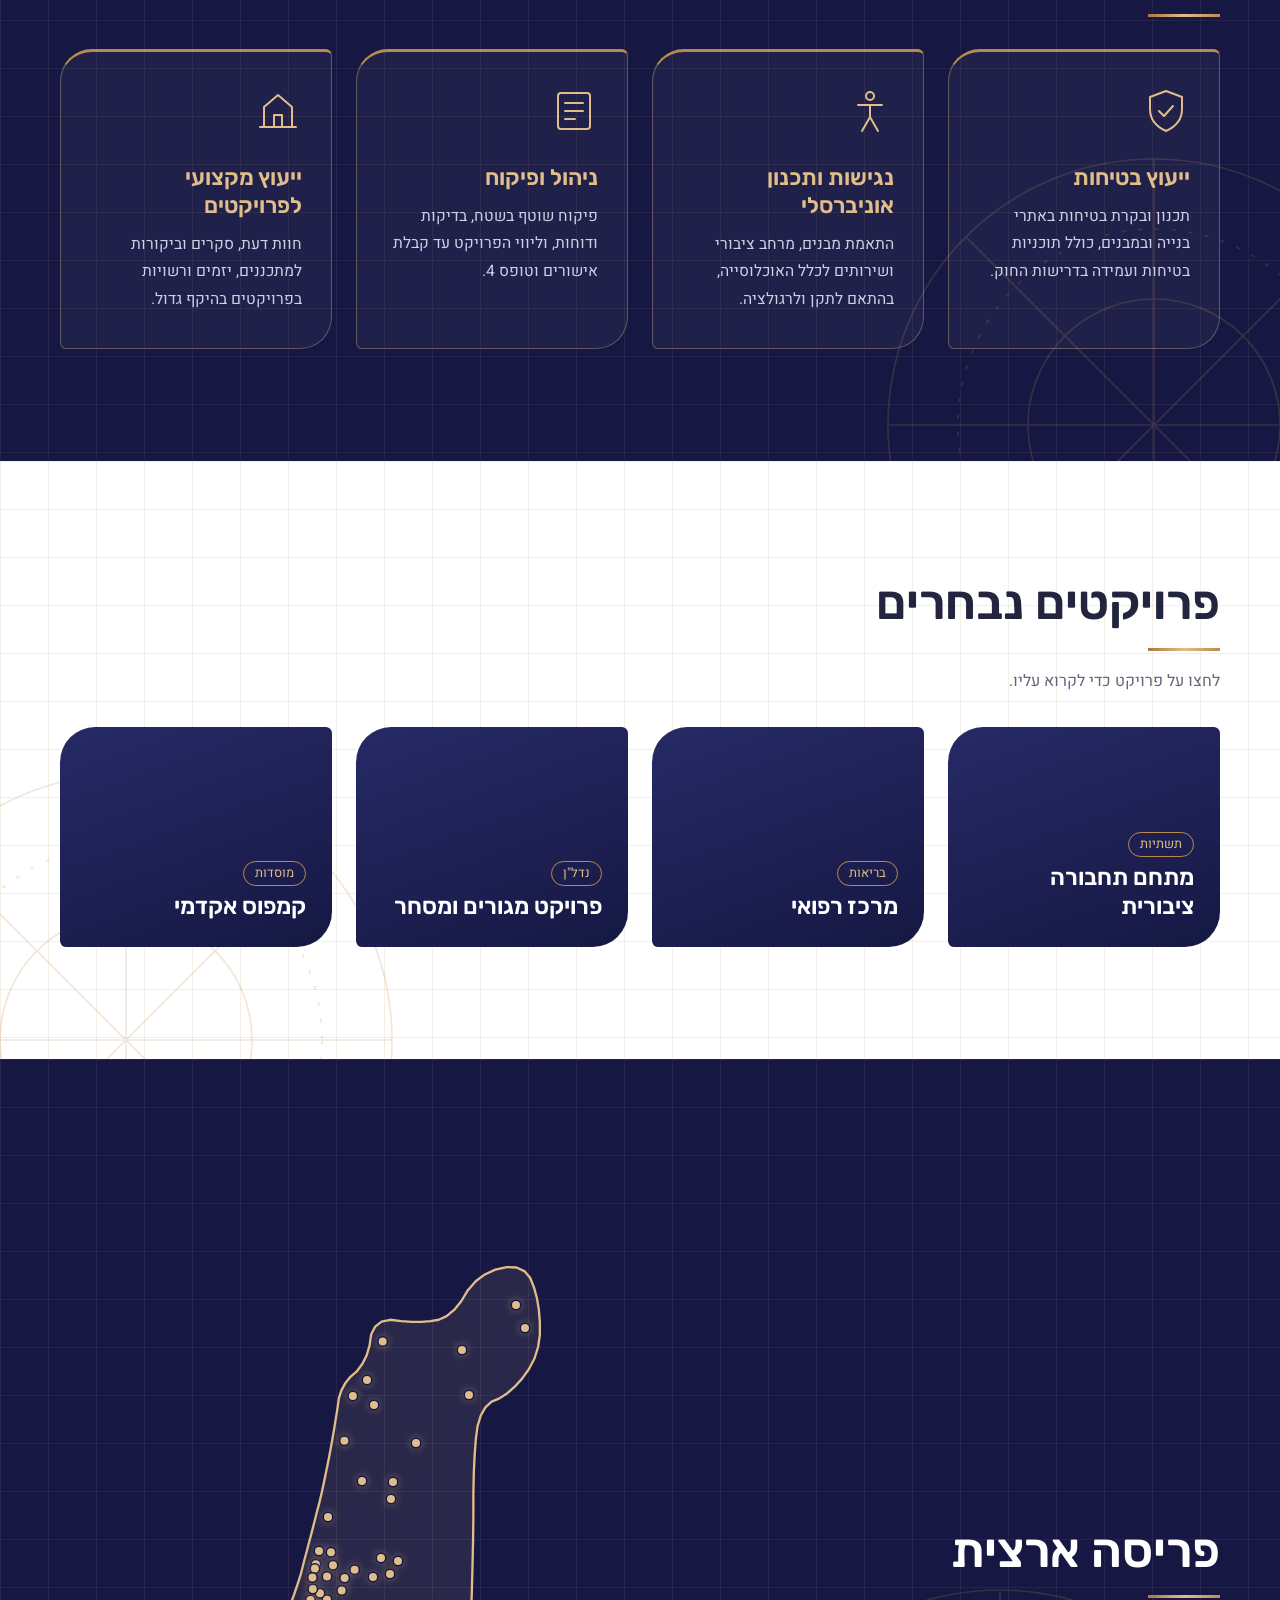
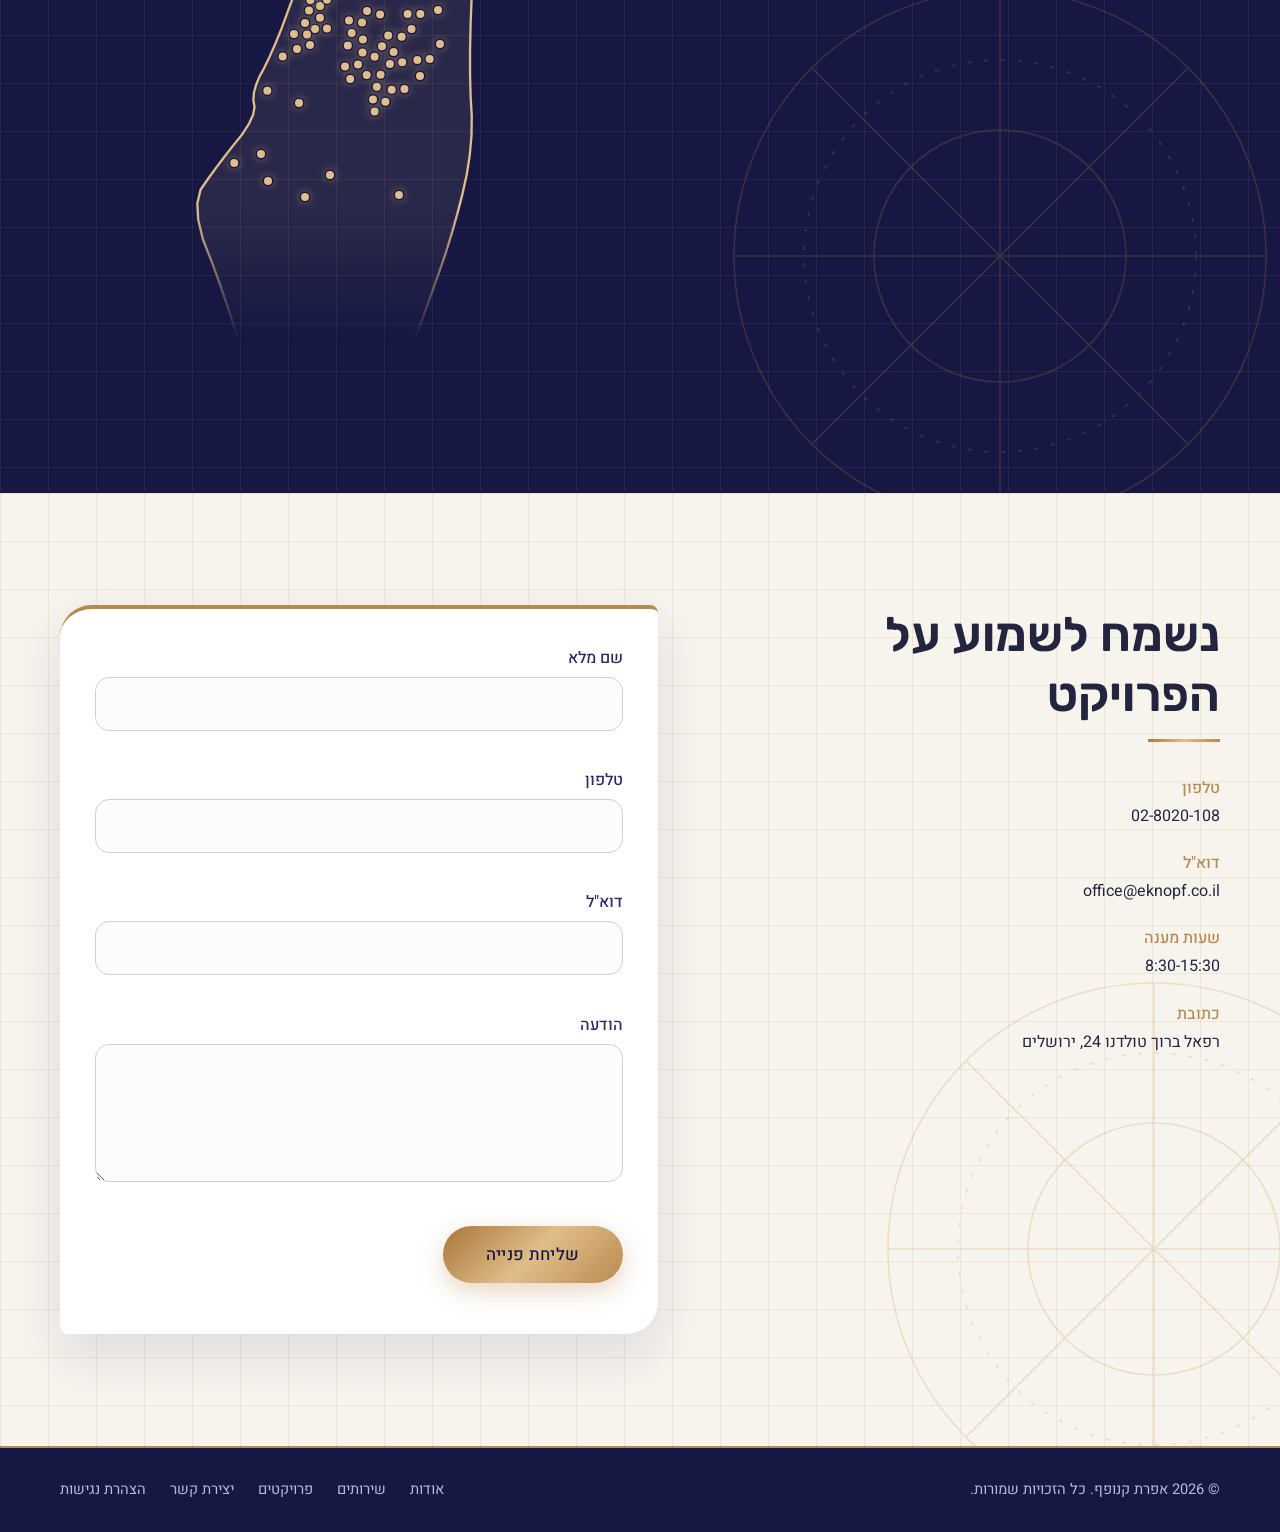
==== commit b3b80081: "Update the landing page and connect the contact form to Formspree. Co-authored-by: Cursor <cursorage" ====
--- a/index.html
+++ b/index.html
@@ -7,17 +7,14 @@
   <meta name="description" content="ייעוץ בטיחות ונגישות לפרויקטים גדולים: תכנון, ליווי, פיקוח וייעוץ מקצועי.">
   <link rel="preconnect" href="https://fonts.googleapis.com">
   <link rel="preconnect" href="https://fonts.gstatic.com" crossorigin>
-  <link href="https://fonts.googleapis.com/css2?family=Bellefair&family=Heebo:wght@300;400;500;700&display=swap" rel="stylesheet">
-  <link rel="stylesheet" href="style.css">
+  <link href="https://fonts.googleapis.com/css2?family=Rubik:wght@400;500;600;700&family=Heebo:wght@300;400;500;700&display=swap" rel="stylesheet">
+  <link rel="stylesheet" href="style.css?v=16">
 </head>
 <body>
 
 <!-- ===== Header ===== -->
 <header class="site-header" id="top">
   <div class="container header-inner">
-    <a href="#top" class="brand" aria-label="אפרת קנופף - לראש הדף">
-      <img src="logo.png" alt="לוגו אפרת קנופף - בטיחות, נגישות">
-    </a>
     <button class="menu-toggle" aria-label="פתיחת תפריט" aria-expanded="false" aria-controls="main-nav">
       <span></span><span></span><span></span>
     </button>
@@ -37,37 +34,89 @@
   <!-- ===== Hero ===== -->
   <section class="hero">
     <div class="container hero-inner">
-      <h1>בטיחות ונגישות <br>בפרויקטים שאין בהם מקום לטעויות</h1>
-      <p class="hero-sub">ייעוץ, תכנון ופיקוח מקצועי לפרויקטי תשתית, בנייה ומבני ציבור בהיקפים גדולים.</p>
+      <h1>אפרת קנופף<br>בטיחות ונגישות</h1>
+      <!-- תיבה מתגלגלת: כל צד מציג משפט אחר, בלי לחיצה. להחלפת משפטים: ערכו את ארבעת ה-li -->
+      <div class="facts"><ul class="prism">
+        <li>אלפי דירות בפרויקטים</li>
+        <li>ליווי בתי כנסת ומוסדות לימוד</li>
+        <li>מאות סקרי נגישות</li>
+        <li>ליווי מהתכנון ועד המסירה</li>
+      </ul></div>
       <div class="hero-actions">
         <a href="#contact" class="btn btn-gold">קבעו שיחת ייעוץ</a>
         <a href="#projects" class="btn btn-ghost">הפרויקטים שלנו</a>
       </div>
     </div>
 
-    <!-- פס לקוחות נע. להחלפה: במקום <span class="client ph">...</span> שימו
-         <span class="client"><img src="clients/שם.png" alt="שם הלקוח"></span>
-         (הלוגו יוצג אוטומטית בלבן). יש לעדכן גם את הסט השני (aria-hidden) -->
     <div class="container clients">
       <p class="clients-title">לקוחות שסומכים עלינו</p>
       <div class="marquee">
         <div class="marquee-track">
-          <span class="client ph">לוגו לקוח 1</span><span class="client ph">לוגו לקוח 2</span><span class="client ph">לוגו לקוח 3</span>
-          <span class="client ph">לוגו לקוח 4</span><span class="client ph">לוגו לקוח 5</span><span class="client ph">לוגו לקוח 6</span>
-          <!-- סט כפול ללולאה חלקה -->
-          <span class="client ph" aria-hidden="true">לוגו לקוח 1</span><span class="client ph" aria-hidden="true">לוגו לקוח 2</span><span class="client ph" aria-hidden="true">לוגו לקוח 3</span>
-          <span class="client ph" aria-hidden="true">לוגו לקוח 4</span><span class="client ph" aria-hidden="true">לוגו לקוח 5</span><span class="client ph" aria-hidden="true">לוגו לקוח 6</span>
+          <span class="client"><img src="לוגואים/גינדי.png" alt="גינדי"></span>
+          <span class="client"><img src="לוגואים/ICR.png" alt="ICR"></span>
+          <span class="client"><img src="לוגואים/הכשרת היישוב.png" alt="הכשרת היישוב"></span>
+          <span class="client"><img src="לוגואים/אפירדר.png" alt="אפירדר"></span>
+          <span class="client"><img src="לוגואים/בוני התיכון.png" alt="בוני התיכון"></span>
+          <span class="client"><img src="לוגואים/בית ירושלמי.png" alt="בית ירושלמי"></span>
+          <span class="client"><img src="לוגואים/גיא ודורון לוי.png" alt="גיא ודורון לוי"></span>
+          <span class="client"><img src="לוגואים/הדס קפיטל.png" alt="הדס קפיטל"></span>
+          <span class="client"><img src="לוגואים/חברת בסט.png" alt="חברת בסט"></span>
+          <span class="client"><img src="לוגואים/חוצות ירושלים.png" alt="חוצות ירושלים"></span>
+          <span class="client"><img src="לוגואים/יהודה רחמים.png" alt="יהודה רחמים"></span>
+          <span class="client"><img src="לוגואים/קרדן.png" alt="קרדן"></span>
+          <span class="client" aria-hidden="true"><img src="לוגואים/גינדי.png" alt=""></span>
+          <span class="client" aria-hidden="true"><img src="לוגואים/ICR.png" alt=""></span>
+          <span class="client" aria-hidden="true"><img src="לוגואים/הכשרת היישוב.png" alt=""></span>
+          <span class="client" aria-hidden="true"><img src="לוגואים/אפירדר.png" alt=""></span>
+          <span class="client" aria-hidden="true"><img src="לוגואים/בוני התיכון.png" alt=""></span>
+          <span class="client" aria-hidden="true"><img src="לוגואים/בית ירושלמי.png" alt=""></span>
+          <span class="client" aria-hidden="true"><img src="לוגואים/גיא ודורון לוי.png" alt=""></span>
+          <span class="client" aria-hidden="true"><img src="לוגואים/הדס קפיטל.png" alt=""></span>
+          <span class="client" aria-hidden="true"><img src="לוגואים/חברת בסט.png" alt=""></span>
+          <span class="client" aria-hidden="true"><img src="לוגואים/חוצות ירושלים.png" alt=""></span>
+          <span class="client" aria-hidden="true"><img src="לוגואים/יהודה רחמים.png" alt=""></span>
+          <span class="client" aria-hidden="true"><img src="לוגואים/קרדן.png" alt=""></span>
         </div>
       </div>
     </div>
 
     <!-- אלמנט ויזואלי: קווי שרטוט הנדסיים -->
-    <svg class="hero-art" viewBox="0 0 400 400" aria-hidden="true">
-      <circle cx="200" cy="200" r="190"/>
-      <circle class="pulse" cx="200" cy="200" r="190"/>
-      <g class="spin-rev"><circle class="dash" cx="200" cy="200" r="140"/><circle class="dot" cx="200" cy="60" r="4"/></g>
-      <g class="spin"><circle cx="200" cy="200" r="90"/><path d="M200 10V390M10 200H390M66 66L334 334M334 66L66 334"/></g>
-    </svg>
+    <!-- הלוגו בפתיחה: טבעות נרשמות, המדליון מופיע וברק עובר עליו. הכול מתנגן לבד בטעינה -->
+    <div class="hero-logo" aria-hidden="true">
+      <div class="float">
+        <span class="glow"></span>
+        <svg viewBox="0 0 500 500">
+        <!-- גלובוס: קווי רוחב קבועים וקווי אורך שמסתובבים סביב הלוגו -->
+        <circle class="draw" pathLength="1" cx="250" cy="250" r="240"/>
+        <g class="globe">
+          <g class="lat">
+          <ellipse class="draw d2" pathLength="1" cx="250" cy="100" rx="187" ry="13"/>
+          <ellipse class="draw d2" pathLength="1" cx="250" cy="170" rx="226" ry="16"/>
+          <ellipse class="draw d2" pathLength="1" cx="250" cy="250" rx="240" ry="17"/>
+          <ellipse class="draw d2" pathLength="1" cx="250" cy="330" rx="226" ry="16"/>
+          <ellipse class="draw d2" pathLength="1" cx="250" cy="400" rx="187" ry="13"/>
+          </g>
+          <g>
+          <circle class="mer" style="--i:0;--s:1" cx="250" cy="250" r="240"/>
+          <circle class="mer" style="--i:1;--s:0.87" cx="250" cy="250" r="240"/>
+          <circle class="mer" style="--i:2;--s:0.5" cx="250" cy="250" r="240"/>
+          <circle class="mer" style="--i:3;--s:0" cx="250" cy="250" r="240"/>
+          <circle class="mer" style="--i:4;--s:-0.5" cx="250" cy="250" r="240"/>
+          <circle class="mer" style="--i:5;--s:-0.87" cx="250" cy="250" r="240"/>
+          </g>
+        </g>
+        <!-- ציר אנכי: הגלובוס מסתובב סביבו -->
+        <line class="draw d3 axis" pathLength="1" x1="250" y1="-16" x2="250" y2="516"/>
+        <circle class="dot" cx="250" cy="-16" r="3.5"/><circle class="dot" cx="250" cy="516" r="3.5"/>
+        <g class="orbit"><circle class="dot" cx="250" cy="10" r="4.5"/></g>
+      </svg>
+        <!-- מטבע דו-צדדי: אותו לוגו בשני הצדדים. מסתובב במעבר עכבר על הלוגו או על הכותרת -->
+        <div class="emblem"><div class="coin">
+          <div class="face"><img src="logo.png" alt=""></div>
+          <div class="face back"><img src="logo.png" alt=""></div>
+        </div></div>
+      </div>
+    </div>
   </section>
 
   <!-- ===== About ===== -->
@@ -81,9 +130,10 @@
         <p>אנו מלווים יזמים, רשויות וחברות הנדסה בפרויקטים מורכבים, משלב התכנון ועד מסירת המבנה. הצוות שלנו משלב ידע רגולטורי מעמיק עם הבנה הנדסית של תהליכי עבודה בשטח.</p>
         <p>כל פרויקט מקבל ליווי אישי, שקיפות מלאה ועמידה בלוחות זמנים, כדי שהחוק, האנשים והתקציב ישמרו.</p>
         <ul class="stats">
-          <li><strong>20+</strong><span>שנות ניסיון</span></li>
-          <li><strong>300+</strong><span>פרויקטים</span></li>
-          <li><strong>100%</strong><span>עמידה בתקנות</span></li>
+          <!-- המספרים עולים בגלילה (script.js). אפשר לשנות את data-count ואת הסיומת -->
+          <li><strong dir="ltr" data-count="100" data-suffix="+">100+</strong><span>ערים ויישובים ברחבי הארץ</span></li>
+          <li><strong dir="ltr" data-count="1000" data-suffix="+">1000+</strong><span>פרויקטים</span></li>
+          <li><strong dir="ltr" data-count="100" data-suffix="%">100%</strong><span>עמידה בתקנות</span></li>
         </ul>
       </div>
     </div>
@@ -124,7 +174,7 @@
     <div class="container">
       <h2>פרויקטים נבחרים</h2>
       <span class="rule"></span>
-      <p class="lead">לחצו על פרויקט כדי לקרוא עליו. (תוכן ותמונות לדוגמה, יוחלפו בהמשך.)</p>
+      <p class="lead">לחצו על פרויקט כדי לקרוא עליו.</p>
       <div class="grid projects-grid">
         <button class="project" data-title="מתחם תחבורה ציבורית" data-desc="ליווי בטיחות ונגישות מלא של מתחם תחבורה בהיקף ענק, כולל מסלולי הליכה נגישים ובקרת אתר.">
           <span class="project-tag">תשתיות</span><h3>מתחם תחבורה ציבורית</h3>
@@ -142,6 +192,111 @@
     </div>
   </section>
 
+  <!-- ===== Map ===== -->
+  <section class="section section-navy" id="map">
+    <div class="container map-grid">
+      <div class="map-text">
+        <h2>פריסה ארצית</h2>
+        <span class="rule"></span>
+      </div>
+      <div class="map-wrap">
+        <div class="map-stage">
+          <div class="map-layer">
+          <svg class="map-art" viewBox="0 0 290 504" role="img" aria-label="מפת ארץ ישראל עם סימון הערים והיישובים שבהם יש פרויקטים">
+            <path d="M158.9,85.3 L157.8,92.9 L155.8,99.7 L152.9,105.5 L149.2,110.5 L144.6,114.5 L141.0,119.0 L138.3,124.0 L136.6,129.4 L135.8,135.2 L134.7,142.2 L133.4,150.3 L131.8,159.5 L129.9,169.9 L128.0,179.2 L126.3,187.5 L124.7,194.9 L123.2,201.2 L121.5,207.7 L119.8,214.4 L118.0,221.4 L116.1,228.6 L114.4,235.1 L112.8,241.0 L111.5,246.1 L110.4,250.6 L108.3,257.1 L105.5,265.4 L101.7,275.6 L97.2,287.8 L92.9,298.5 L88.8,307.7 L85.1,315.4 L81.7,321.7 L79.3,327.6 L77.9,333.0 L77.6,338.0 L78.4,342.5 L77.4,347.9 L74.5,354.2 L69.8,361.4 L63.3,369.5 L57.2,377.3 L51.4,385.0 L46.1,392.4 L41.1,399.6 L38.9,408.9 L39.5,420.4 L42.8,434.0 L49.0,449.8 L55.2,466.9 L61.5,485.3 L67.9,505.1 L74.4,526.3 L81.0,547.8 L87.7,569.6 L94.5,591.8 L101.4,614.3 L107.6,635.7 L113.1,656.2 L118.0,675.7 L122.2,694.1 L126.4,707.3 L130.6,715.2 L134.8,717.8 L139.0,715.1 L142.9,708.0 L146.3,696.5 L149.4,680.6 L152.0,660.4 L154.8,640.7 L157.7,621.6 L160.7,603.0 L163.7,585.0 L167.9,566.4 L173.3,547.3 L179.8,527.6 L187.4,507.4 L194.3,488.8 L200.4,471.9 L205.8,456.7 L210.4,443.3 L214.6,429.8 L218.4,416.3 L221.9,402.8 L224.9,389.3 L227.0,375.8 L228.2,362.3 L228.4,348.8 L227.6,335.2 L227.2,320.1 L227.2,303.2 L227.6,284.6 L228.4,264.4 L228.9,245.2 L229.3,227.2 L229.5,210.4 L229.5,194.6 L229.8,180.6 L230.4,168.2 L231.2,157.5 L232.4,148.5 L234.6,141.2 L237.8,135.6 L242.1,131.6 L247.5,129.4 L252.7,126.0 L257.9,121.5 L263.0,115.9 L267.9,109.1 L271.7,101.8 L274.2,93.9 L275.4,85.5 L275.4,76.5 L274.7,68.1 L273.4,60.2 L271.4,52.9 L268.7,46.1 L264.7,41.5 L259.3,39.0 L252.6,38.7 L244.6,40.5 L237.4,43.8 L231.1,48.5 L225.7,54.7 L221.1,62.3 L216.2,68.3 L211.0,72.6 L205.6,75.1 L199.9,76.0 L193.6,76.5 L186.9,76.5 L179.8,76.0 L172.1,75.1 L166.1,76.4 L161.7,79.8 Z"/>
+          </svg>
+          <button class="city" data-city="אופקים" style="left:30.07%;top:78.07%" tabindex="-1" aria-hidden="true"></button>
+          <button class="city" data-city="אור יהודה" style="left:42.47%;top:52.54%" tabindex="-1" aria-hidden="true"></button>
+          <button class="city" data-city="אורנית" style="left:50.49%;top:49.39%" tabindex="-1" aria-hidden="true"></button>
+          <button class="city" data-city="אלון שבות" style="left:56.87%;top:65.79%" tabindex="-1" aria-hidden="true"></button>
+          <button class="city" data-city="אלעד" style="left:47.54%;top:51.71%" tabindex="-1" aria-hidden="true"></button>
+          <button class="city" data-city="אפרת" style="left:58.19%;top:65.96%" tabindex="-1" aria-hidden="true"></button>
+          <button class="city" data-city="אריאל" style="left:59.14%;top:49.79%" tabindex="-1" aria-hidden="true"></button>
+          <button class="city" data-city="אשדוד" style="left:31.92%;top:60.57%" tabindex="-1" aria-hidden="true"></button>
+          <button class="city" data-city="אשקלון" style="left:27.49%;top:65.39%" tabindex="-1" aria-hidden="true"></button>
+          <button class="city" data-city="באר יעקב" style="left:41.47%;top:55.54%" tabindex="-1" aria-hidden="true"></button>
+          <button class="city" data-city="באר שבע" style="left:39.09%;top:80.29%" tabindex="-1" aria-hidden="true"></button>
+          <button class="city" data-city="בית מאיר" style="left:53.13%;top:60.71%" tabindex="-1" aria-hidden="true"></button>
+          <button class="city" data-city="בית עומר" style="left:55.92%;top:67.86%" tabindex="-1" aria-hidden="true"></button>
+          <button class="city" data-city="בית שמש" style="left:49.54%;top:62.61%" tabindex="-1" aria-hidden="true"></button>
+          <button class="city" data-city="ביתר עילית" style="left:56.40%;top:64.50%" tabindex="-1" aria-hidden="true"></button>
+          <button class="city" data-city="בני ברק" style="left:41.36%;top:50.57%" tabindex="-1" aria-hidden="true"></button>
+          <button class="city" data-city="בני עייש" style="left:37.04%;top:60.00%" tabindex="-1" aria-hidden="true"></button>
+          <button class="city" data-city="ברוכין" style="left:55.13%;top:50.14%" tabindex="-1" aria-hidden="true"></button>
+          <button class="city" data-city="גבעת זאב" style="left:59.09%;top:58.61%" tabindex="-1" aria-hidden="true"></button>
+          <button class="city" data-city="גבעתיים" style="left:40.20%;top:51.07%" tabindex="-1" aria-hidden="true"></button>
+          <button class="city" data-city="גוש עציון" style="left:56.35%;top:66.43%" tabindex="-1" aria-hidden="true"></button>
+          <button class="city" data-city="גני אז&quot;ר" style="left:39.99%;top:52.79%" tabindex="-1" aria-hidden="true"></button>
+          <button class="city" data-city="גת רימון" style="left:46.69%;top:50.61%" tabindex="-1" aria-hidden="true"></button>
+          <button class="city" data-city="הר טוב" style="left:49.59%;top:63.68%" tabindex="-1" aria-hidden="true"></button>
+          <button class="city" data-city="הרצליה" style="left:41.89%;top:47.64%" tabindex="-1" aria-hidden="true"></button>
+          <button class="city" data-city="חוף הבונים" style="left:45.90%;top:31.25%" tabindex="-1" aria-hidden="true"></button>
+          <button class="city" data-city="חיננית" style="left:59.88%;top:37.14%" tabindex="-1" aria-hidden="true"></button>
+          <button class="city" data-city="חיפה" style="left:49.59%;top:25.21%" tabindex="-1" aria-hidden="true"></button>
+          <button class="city" data-city="חריש" style="left:52.49%;top:37.04%" tabindex="-1" aria-hidden="true"></button>
+          <button class="city" data-city="טבריה" style="left:78.14%;top:25.18%" tabindex="-1" aria-hidden="true"></button>
+          <button class="city" data-city="יבנה" style="left:36.35%;top:57.96%" tabindex="-1" aria-hidden="true"></button>
+          <button class="city" data-city="יהוד" style="left:44.26%;top:52.39%" tabindex="-1" aria-hidden="true"></button>
+          <button class="city" data-city="יצהר" style="left:61.04%;top:47.96%" tabindex="-1" aria-hidden="true"></button>
+          <button class="city" data-city="ירושלים" style="left:61.41%;top:61.86%" tabindex="-1" aria-hidden="true"></button>
+          <button class="city" data-city="כוכב השחר" style="left:70.75%;top:54.68%" tabindex="-1" aria-hidden="true"></button>
+          <button class="city" data-city="כפר חב&quot;ד" style="left:42.47%;top:53.71%" tabindex="-1" aria-hidden="true"></button>
+          <button class="city" data-city="כפר סבא" style="left:45.21%;top:47.21%" tabindex="-1" aria-hidden="true"></button>
+          <button class="city" data-city="כפר עציון" style="left:56.03%;top:66.14%" tabindex="-1" aria-hidden="true"></button>
+          <button class="city" data-city="כרמית" style="left:44.84%;top:77.34%" tabindex="-1" aria-hidden="true"></button>
+          <button class="city" data-city="לוד" style="left:44.21%;top:55.32%" tabindex="-1" aria-hidden="true"></button>
+          <button class="city" data-city="מבוא חורון" style="left:52.18%;top:58.82%" tabindex="-1" aria-hidden="true"></button>
+          <button class="city" data-city="מבשרת ציון" style="left:58.03%;top:60.71%" tabindex="-1" aria-hidden="true"></button>
+          <button class="city" data-city="מודיעין" style="left:50.65%;top:57.50%" tabindex="-1" aria-hidden="true"></button>
+          <button class="city" data-city="מודיעין עילית" style="left:52.23%;top:56.07%" tabindex="-1" aria-hidden="true"></button>
+          <button class="city" data-city="מוצא" style="left:58.67%;top:61.07%" tabindex="-1" aria-hidden="true"></button>
+          <button class="city" data-city="מישור אדומים" style="left:68.59%;top:61.43%" tabindex="-1" aria-hidden="true"></button>
+          <button class="city" data-city="מעלה אדומים" style="left:65.84%;top:61.54%" tabindex="-1" aria-hidden="true"></button>
+          <button class="city" data-city="מצפה יריחו" style="left:71.22%;top:59.29%" tabindex="-1" aria-hidden="true"></button>
+          <button class="city" data-city="משמר איילון" style="left:49.22%;top:59.54%" tabindex="-1" aria-hidden="true"></button>
+          <button class="city" data-city="נאות קדומים" style="left:50.38%;top:56.96%" tabindex="-1" aria-hidden="true"></button>
+          <button class="city" data-city="נהריה" style="left:55.13%;top:17.68%" tabindex="-1" aria-hidden="true"></button>
+          <button class="city" data-city="נוקדים" style="left:62.52%;top:65.54%" tabindex="-1" aria-hidden="true"></button>
+          <button class="city" data-city="נס ציונה" style="left:39.52%;top:56.07%" tabindex="-1" aria-hidden="true"></button>
+          <button class="city" data-city="נריה" style="left:56.08%;top:55.18%" tabindex="-1" aria-hidden="true"></button>
+          <button class="city" data-city="נתיבות" style="left:28.44%;top:74.39%" tabindex="-1" aria-hidden="true"></button>
+          <button class="city" data-city="נתניה" style="left:42.58%;top:41.71%" tabindex="-1" aria-hidden="true"></button>
+          <button class="city" data-city="ניל&quot;י" style="left:53.81%;top:55.36%" tabindex="-1" aria-hidden="true"></button>
+          <button class="city" data-city="עטרות" style="left:61.57%;top:58.32%" tabindex="-1" aria-hidden="true"></button>
+          <button class="city" data-city="עמנואל" style="left:57.14%;top:47.57%" tabindex="-1" aria-hidden="true"></button>
+          <button class="city" data-city="עפולה" style="left:65.37%;top:31.86%" tabindex="-1" aria-hidden="true"></button>
+          <button class="city" data-city="עפרה" style="left:64.00%;top:55.25%" tabindex="-1" aria-hidden="true"></button>
+          <button class="city" data-city="ערד" style="left:61.36%;top:80.07%" tabindex="-1" aria-hidden="true"></button>
+          <button class="city" data-city="פתח תקוה" style="left:44.16%;top:50.46%" tabindex="-1" aria-hidden="true"></button>
+          <button class="city" data-city="צור הדסה" style="left:54.08%;top:63.75%" tabindex="-1" aria-hidden="true"></button>
+          <button class="city" data-city="צפת" style="left:76.29%;top:19.14%" tabindex="-1" aria-hidden="true"></button>
+          <button class="city" data-city="קידר" style="left:66.48%;top:63.68%" tabindex="-1" aria-hidden="true"></button>
+          <button class="city" data-city="קרית אונו" style="left:42.47%;top:51.32%" tabindex="-1" aria-hidden="true"></button>
+          <button class="city" data-city="קרית גת" style="left:37.67%;top:67.50%" tabindex="-1" aria-hidden="true"></button>
+          <button class="city" data-city="קרית יערים" style="left:56.24%;top:60.50%" tabindex="-1" aria-hidden="true"></button>
+          <button class="city" data-city="קרית ים" style="left:53.81%;top:23.21%" tabindex="-1" aria-hidden="true"></button>
+          <button class="city" data-city="ראש העין" style="left:47.85%;top:50.18%" tabindex="-1" aria-hidden="true"></button>
+          <button class="city" data-city="ראשון לציון" style="left:38.99%;top:54.54%" tabindex="-1" aria-hidden="true"></button>
+          <button class="city" data-city="רחובות" style="left:40.15%;top:57.36%" tabindex="-1" aria-hidden="true"></button>
+          <button class="city" data-city="רימונים" style="left:65.95%;top:55.18%" tabindex="-1" aria-hidden="true"></button>
+          <button class="city" data-city="רמת גן" style="left:40.84%;top:51.14%" tabindex="-1" aria-hidden="true"></button>
+          <button class="city" data-city="רמת טראמפ" style="left:91.27%;top:16.07%" tabindex="-1" aria-hidden="true"></button>
+          <button class="city" data-city="רמת מוצא" style="left:59.20%;top:60.89%" tabindex="-1" aria-hidden="true"></button>
+          <button class="city" data-city="רעים" style="left:21.95%;top:75.54%" tabindex="-1" aria-hidden="true"></button>
+          <button class="city" data-city="שדה דב" style="left:38.62%;top:49.50%" tabindex="-1" aria-hidden="true"></button>
+          <button class="city" data-city="שער בנימין" style="left:64.10%;top:57.50%" tabindex="-1" aria-hidden="true"></button>
+          <button class="city" data-city="שעל" style="left:89.16%;top:12.86%" tabindex="-1" aria-hidden="true"></button>
+          <button class="city" data-city="שקד" style="left:59.35%;top:39.46%" tabindex="-1" aria-hidden="true"></button>
+          <button class="city" data-city="תל אביב" style="left:38.57%;top:50.54%" tabindex="-1" aria-hidden="true"></button>
+          <button class="city" data-city="תרום" style="left:51.18%;top:61.82%" tabindex="-1" aria-hidden="true"></button>
+          <button class="city" data-city="רכסים" style="left:55.40%;top:26.61%" tabindex="-1" aria-hidden="true"></button>
+          </div>
+          <div class="map-card" role="region" aria-live="polite" hidden></div>
+        </div>
+      </div>
+    </div>
+  </section>
+
   <!-- ===== Contact ===== -->
   <section class="section section-light" id="contact">
     <div class="container contact-grid">
@@ -152,7 +307,7 @@
           <li><strong>טלפון</strong><a href="tel:028020108">02-8020-108</a></li>
           <li><strong>דוא"ל</strong><a href="mailto:office@eknopf.co.il">office@eknopf.co.il</a></li>
           <li><strong>שעות מענה</strong>8:30-15:30</li>
-          <li><strong>כתובת</strong>[כתובת המשרד, להשלמה]</li>
+          <li><strong>כתובת</strong>רפאל ברוך טולדנו 24, ירושלים</li>
         </ul>
       </div>
 
@@ -192,7 +347,10 @@
     <svg viewBox="0 0 32 32" aria-hidden="true"><circle cx="16" cy="16" r="14"/><circle cx="16" cy="8.5" r="2" class="f"/><path d="M8 12.5l8 1.8 8-1.8M16 14.3V20M16 20l-3.5 6M16 20l3.5 6"/></svg>
   </button>
   <div class="a11y-panel" id="a11y-panel" role="dialog" aria-label="כלי נגישות" hidden>
-    <p class="a11y-title">כלי נגישות</p>
+    <div class="a11y-head">
+      <p class="a11y-title">כלי נגישות</p>
+      <button type="button" class="a11y-close" aria-label="סגירת כלי נגישות">&times;</button>
+    </div>
     <button data-a11y="size-up">הגדלת טקסט</button>
     <button data-a11y="size-down">הקטנת טקסט</button>
     <button data-a11y="contrast" aria-pressed="false">ניגודיות גבוהה</button>
@@ -201,6 +359,7 @@
     <button data-a11y="font" aria-pressed="false">גופן קריא</button>
     <button data-a11y="motion" aria-pressed="false">עצירת אנימציות</button>
     <button data-a11y="reset" class="a11y-reset">איפוס הגדרות</button>
+    <a href="accessibility.html" class="a11y-link">הצהרת נגישות</a>
   </div>
 </div>
 
@@ -223,10 +382,11 @@
       <li><a href="#services">שירותים</a></li>
       <li><a href="#projects">פרויקטים</a></li>
       <li><a href="#contact">יצירת קשר</a></li>
+      <li><a href="accessibility.html">הצהרת נגישות</a></li>
     </ul>
   </div>
 </footer>
 
-<script src="script.js"></script>
+<script src="script.js?v=17"></script>
 </body>
 </html>
--- a/style.css
+++ b/style.css
@@ -166,7 +166,10 @@
 .a11y-toggle .f { fill: var(--white); }
 .a11y-panel { position: absolute; left: 0; bottom: 66px; width: 240px; background: var(--white); border: 1px solid var(--gold); border-top: 4px solid var(--gold); padding: .8rem; box-shadow: 0 14px 36px rgba(0,0,0,.25); }
 .a11y-panel[hidden] { display: none; }
-.a11y-title { margin: 0 0 .5rem; font-weight: 700; color: var(--navy); }
+.a11y-head { display: flex; align-items: center; justify-content: space-between; gap: .6rem; margin: 0 0 .55rem; }
+.a11y-title { margin: 0; font-weight: 700; color: var(--navy); }
+.a11y-panel .a11y-close { width: 32px; height: 32px; flex: none; display: grid; place-items: center; margin: 0; padding: 0; border: 1px solid #d8d8e4; border-radius: 50%; background: #fafafe; color: var(--navy); font-size: 1.35rem; line-height: 1; cursor: pointer; }
+.a11y-panel .a11y-close:hover { border-color: var(--gold); }
 .a11y-panel button { display: block; width: 100%; text-align: right; font: inherit; font-size: .95rem; padding: .55rem .7rem; margin-bottom: .35rem; border: 1px solid #d8d8e4; background: #fafafe; color: var(--ink); border-radius: var(--radius); cursor: pointer; }
 .a11y-panel button:hover { border-color: var(--gold); }
 .a11y-panel button[aria-pressed="true"] { background: var(--navy); color: var(--white); border-color: var(--navy); }
@@ -195,8 +198,8 @@
 .btn { border-radius: 999px; padding: 1rem 2.7rem; position: relative; overflow: hidden; letter-spacing: .02em; }
 .btn::after { content: ""; position: absolute; inset: 0; background: linear-gradient(110deg, transparent 30%, rgba(255,255,255,.55) 50%, transparent 70%); transform: translateX(120%); transition: transform .6s; }
 .btn:hover::after { transform: translateX(-120%); }
-.btn-ghost { background: transparent; color: var(--white); border: 1.5px solid var(--gold-light); box-shadow: none; }
-.btn-ghost:hover { background: rgba(224,189,138,.15); box-shadow: none; }
+.btn-ghost { background: var(--navy-deep); color: var(--white); border: 1.5px solid var(--gold-light); box-shadow: none; }
+.btn-ghost:hover { background: #1e2158; box-shadow: none; }
 .hero-actions { display: flex; flex-wrap: wrap; gap: 1rem; }
 .nav-cta { border-radius: 999px; }
 .a11y-panel button { border-radius: 999px; }
@@ -213,11 +216,10 @@
 .clients { position: relative; z-index: 1; margin-top: 3.2rem; padding-top: 1.4rem; border-top: 1px solid rgba(224,189,138,.3); }
 .clients-title { margin: 0 0 1rem; font-size: .95rem; color: var(--gold-light); }
 .marquee { direction: ltr; overflow: hidden; -webkit-mask-image: linear-gradient(90deg, transparent, #000 8%, #000 92%, transparent); mask-image: linear-gradient(90deg, transparent, #000 8%, #000 92%, transparent); }
-.marquee-track { display: flex; align-items: center; width: max-content; animation: marquee 38s linear infinite; }
+.marquee-track { display: flex; align-items: center; width: max-content; animation: marquee 55s linear infinite; }
 .marquee:hover .marquee-track { animation-play-state: paused; }
-.client { flex: none; margin-inline: 1.5rem; direction: rtl; white-space: nowrap; color: var(--white); opacity: .75; }
-.client.ph { font: 400 1.3rem var(--font-display); border: 1px solid rgba(255,255,255,.35); border-radius: 999px; padding: .45rem 1.6rem; }
-.client img { height: 38px; width: auto; filter: brightness(0) invert(1); }
+.client { flex: none; margin-inline: .7rem; direction: rtl; display: flex; align-items: center; justify-content: center; height: 62px; padding: .4rem .85rem; background: #fff; border-radius: 12px; }
+.client img { height: 44px; width: auto; max-width: 138px; object-fit: contain; }
 @keyframes marquee { to { transform: translateX(-50%); } }
 @media (prefers-reduced-motion: reduce) { .marquee { overflow-x: auto; } }
 html.a11y-nomotion .marquee { overflow-x: auto; }
@@ -291,3 +293,173 @@
 
 /* ===== תיקון: רקע אחיד למדליון (הטבעות בלוגו שקופות) ===== */
 .brand { background: var(--navy-deep); }
+
+/* ===== עמוד הצהרת נגישות ===== */
+.back-link { color: var(--white); font: 400 1.3rem var(--font-display); }
+.back-link:hover { color: var(--gold-light); }
+.doc { max-width: 780px; padding: calc(var(--header-h) + 3.5rem) 0 4rem; }
+.doc h1 { font-size: clamp(2.4rem, 5vw, 3.4rem); color: var(--navy); margin-bottom: .3em; }
+.doc h2 { font-size: 1.8rem; color: var(--navy); margin-top: 2.2rem; }
+.doc ul { list-style: disc; padding-inline-start: 1.4rem; }
+.doc li { margin-bottom: .4rem; }
+.doc a { color: var(--navy); text-decoration: underline; }
+.doc-date { margin-top: 2.5rem; color: var(--muted); font-size: .9rem; }
+.a11y-link { display: block; margin-top: .6rem; text-align: center; font-size: .9rem; color: var(--navy); text-decoration: underline; }
+
+/* ===== גרסה 5: גופן בסגנון הלוגו + פתיחת לוגו ===== */
+:root { --font-display: "Rubik", "Heebo", system-ui, sans-serif; }
+h1, h2, h3 { font-weight: 600; letter-spacing: 0; }
+.hero h1 { font-weight: 700; font-size: clamp(2.3rem, 5.4vw, 4.4rem); line-height: 1.12; }
+h2 { font-size: clamp(2rem, 3.8vw, 3rem); }
+.card h3 { font-size: 1.4rem; }
+.project h3 { font-size: 1.45rem; }
+.stats strong { font-weight: 600; font-size: 2.6rem; }
+.main-nav a, .back-link { font: 500 1.05rem var(--font-display); }
+
+/* הלוגו בפתיחה (במקום הגלגל). כל האנימציות מתחילות בטעינה, לא בגלילה */
+.hero-logo { position: absolute; left: 4%; top: 50%; width: min(520px, 46vw); aspect-ratio: 1; transform: translateY(-50%); z-index: 0; pointer-events: none; }
+.hero-logo .float { position: absolute; inset: 0; animation: float 9s ease-in-out 3s infinite; }
+.hero-logo svg { position: absolute; inset: 0; width: 100%; height: 100%; fill: none; stroke: var(--gold-light); stroke-width: 1.3; overflow: visible; }
+.hero-logo .draw { stroke-dasharray: 1; animation: draw 2.2s cubic-bezier(.6, 0, .2, 1) both; }
+.hero-logo .d2 { animation-delay: .3s; }
+.hero-logo .d3 { animation-delay: .6s; }
+.hero-logo .orbit { transform-origin: 250px 250px; animation: fadein 1s ease 2.4s both, spin 45s linear 2.4s infinite; }
+.hero-logo .dot { fill: var(--gold-light); stroke: none; }
+.hero-logo .glow { position: absolute; inset: 8%; border-radius: 50%; background: radial-gradient(circle, rgba(224,189,138,.3), transparent 65%); animation: fadein 2s ease 1s both; }
+.hero-logo .emblem { position: absolute; inset: 17%; border-radius: 50%; overflow: hidden; background: var(--navy-deep);
+  box-shadow: 0 0 0 2px rgba(224,189,138,.65), 0 30px 80px rgba(0,0,0,.45); animation: emblem-in 1.5s cubic-bezier(.2, .8, .2, 1) .9s both; }
+.hero-logo .emblem img { position: absolute; top: 0; left: -3.1%; width: 106.6%; max-width: none; }
+.hero-logo .emblem::after { content: ""; position: absolute; inset: 0; background: linear-gradient(115deg, transparent 35%, rgba(255,255,255,.35) 50%, transparent 65%);
+  transform: translateX(-130%); animation: shine 1.4s ease 2.5s 1, shine 1.6s ease 9s infinite; }
+
+/* כניסת טקסט עדינה אחרי הלוגו (מצב הסיום תמיד גלוי, גם בלי אנימציות) */
+.hero-inner h1 { animation: rise .9s ease .5s both; }
+.hero-inner .hero-sub { animation: rise .9s ease .75s both; }
+.hero-inner .hero-actions { animation: rise .9s ease 1s both; }
+.clients { animation: rise .9s ease 1.3s both; }
+
+@keyframes draw { from { stroke-dashoffset: 1; } to { stroke-dashoffset: 0; } }
+@keyframes fadein { from { opacity: 0; } }
+@keyframes emblem-in { from { opacity: 0; transform: scale(.55) rotate(-14deg); } }
+@keyframes shine { to { transform: translateX(130%); } }
+@keyframes float { 50% { transform: translateY(-10px); } }
+@keyframes rise { from { opacity: 0; transform: translateY(16px); } }
+
+@media (max-width: 860px) {
+  .hero-logo { left: 50%; width: min(440px, 92vw); transform: translate(-50%, -50%); opacity: .3; }
+}
+
+/* ===== גרסה 6: כותרת עליונה בלי לוגו קטן, Hero מצומצם ===== */
+.header-inner { justify-content: center; }
+.hero h1 { margin-bottom: 1.8rem; font-size: clamp(2.8rem, 7vw, 5.4rem); }
+@media (max-width: 860px) { .header-inner { justify-content: flex-start; } }
+
+/* ===== גרסה 7: גלובוס מסתובב סביב הלוגו, בלי הבזק ===== */
+.hero-logo .emblem::after { display: none; }
+.hero-logo .lat ellipse { stroke-opacity: .45; }
+.hero-logo .mer { transform-origin: 250px 250px; transform: scaleX(var(--s)); stroke-opacity: .55;
+  animation: mer 26s ease-in-out calc(var(--i) * -2.17s) infinite, fadein 1.5s ease 1.4s both; }
+/* סיבוב קווי האורך: scaleX בין 1 ל-1- מדמה סיבוב תלת-ממדי */
+@keyframes mer { 0%, 100% { transform: scaleX(1); } 50% { transform: scaleX(-1); } }
+
+/* ===== גרסה 8: גלובוס ישר, מסתובב סביב ציר אנכי ===== */
+.hero-logo .axis { stroke-width: 1.8; stroke-opacity: 1; }
+
+/* ===== גרסה 9: הלוגו כמטבע דו-צדדי שמסתובב במעבר עכבר ===== */
+.hero-logo .emblem { overflow: visible; background: none; box-shadow: none; pointer-events: auto; cursor: pointer; }
+.hero-logo .coin { position: absolute; inset: 0; transform-style: preserve-3d; }
+.hero-logo .face { position: absolute; inset: 0; border-radius: 50%; overflow: hidden; background: var(--navy-deep);
+  box-shadow: 0 0 0 2px rgba(224,189,138,.65), 0 30px 80px rgba(0,0,0,.45); backface-visibility: hidden; -webkit-backface-visibility: hidden; }
+.hero-logo .face.back { transform: rotateY(180deg); }
+/* הסיבוב עצמו מופעל מ-script.js (Web Animations) */
+.hero h1 { width: fit-content; }
+
+/* ===== גרסה 10: תיבה מתגלגלת בפתיחה + מפת פרויקטים ===== */
+.facts { perspective: 800px; width: min(460px, 100%); height: 64px; margin: 0 0 1.8rem; animation: rise .9s ease .85s both; }
+.prism { position: relative; width: 100%; height: 100%; transform-style: preserve-3d; transform: translateZ(-32px); animation: roll 9s cubic-bezier(.65, 0, .35, 1) infinite; }
+.prism li { position: absolute; inset: 0; display: flex; align-items: center; justify-content: center; text-align: center; padding: 0 1rem;
+  border: 1px solid rgba(224,189,138,.65); border-radius: 1.2rem .3rem 1.2rem .3rem; color: var(--white); font: 500 1.15rem var(--font-display);
+  background: linear-gradient(135deg, rgba(255,255,255,.14), rgba(255,255,255,.04)); backface-visibility: hidden; -webkit-backface-visibility: hidden; }
+.prism li:nth-child(1) { transform: translateZ(32px); }
+.prism li:nth-child(2) { transform: rotateX(-90deg) translateZ(32px); }
+.prism li:nth-child(3) { transform: rotateX(-180deg) translateZ(32px); }
+.prism li:nth-child(4) { transform: rotateX(-270deg) translateZ(32px); }
+/* כל צד מוחזק כ-1.8 שניות, וגלגול של כחצי שנייה */
+@keyframes roll {
+  0%, 20%   { transform: translateZ(-32px) rotateX(0deg); }
+  25%, 45%  { transform: translateZ(-32px) rotateX(90deg); }
+  50%, 70%  { transform: translateZ(-32px) rotateX(180deg); }
+  75%, 95%  { transform: translateZ(-32px) rotateX(270deg); }
+  100%      { transform: translateZ(-32px) rotateX(360deg); }
+}
+
+.map-grid { display: grid; grid-template-columns: 1fr 1.1fr; gap: 3rem; align-items: center; }
+.map-text p { color: #cfd0e6; max-width: 28em; }
+.map-wrap { display: grid; place-items: center; padding: 2.5rem 1rem; overflow: visible; }
+.map-stage { position: relative; width: min(300px, 80vw); aspect-ratio: 290 / 740; transition: transform .55s cubic-bezier(.2, .8, .2, 1); transform-origin: center center; }
+.map-stage:hover, .map-stage:focus-within { transform: scale(1.32); }
+.map-art { width: 100%; height: 100%; display: block; overflow: visible; }
+.map-art path { fill: rgba(224,189,138,.1); stroke: var(--gold-light); stroke-width: 1.6; stroke-linejoin: round; transition: fill .4s; }
+.map-stage:hover .map-art path { fill: rgba(224,189,138,.2); }
+
+.pin { position: absolute; width: 26px; height: 34px; padding: 0; border: 0; background: none; cursor: pointer; transform: translate(-50%, -100%); }
+.pin svg { width: 100%; height: 100%; fill: var(--gold-light); stroke: var(--navy-deep); stroke-width: 1.2; filter: drop-shadow(0 3px 5px rgba(0,0,0,.45)); transition: transform .25s; transform-origin: 50% 100%; }
+.pin svg circle { fill: var(--navy-deep); stroke: none; }
+.pin::after { content: ""; position: absolute; left: 50%; bottom: -3px; width: 10px; height: 10px; margin-left: -5px; border-radius: 50%; border: 1.5px solid var(--gold-light); animation: pin-ping 2.4s ease-out infinite; }
+.pin:hover svg, .pin:focus-visible svg, .pin.active svg { transform: scale(1.3); }
+@keyframes pin-ping { from { transform: scale(.4); opacity: 1; } to { transform: scale(3.2); opacity: 0; } }
+
+.map-card { position: absolute; z-index: 5; width: max-content; max-width: 11rem; padding: .45rem 1rem; background: var(--white); color: var(--ink); border-top: 3px solid var(--gold);
+  border-radius: .9rem .25rem .9rem .25rem; box-shadow: 0 16px 40px rgba(0,0,0,.4); left: 0; top: 0; pointer-events: none; white-space: nowrap; }
+.map-card[hidden] { display: none; }
+.map-card h3 { color: var(--navy); font-size: 1.25rem; margin: 0 0 .4rem; }
+.map-card ul { list-style: disc; padding-inline-start: 1.1rem; font-size: .92rem; color: var(--muted); }
+.map-card li { margin-bottom: .25rem; }
+@media (max-width: 860px) {
+  .map-grid { grid-template-columns: 1fr; }
+  .map-stage:hover { transform: none; }
+  .map-wrap { display: block; }
+  .map-stage { margin-inline: auto; }
+}
+
+/* ===== גרסה 11: תיבה תלת-ממדית אמיתית + מספרים עולים ===== */
+/* הפאות מוצקות עם הצללה וקצוות זהובים */
+.prism li { background: linear-gradient(160deg, #3d429c, #272b69 55%, #1c1f55); border: 1px solid var(--gold-light);
+  box-shadow: inset 0 1px 0 rgba(255,255,255,.35), inset 0 -12px 20px rgba(0,0,0,.3); }
+.prism li:nth-child(even) { background: linear-gradient(160deg, #343987, #222659 55%, #181b4a); }
+/* שני ראשי התיבה: מרובעים, מסתובבים יחד איתה */
+.prism::before, .prism::after { content: ""; position: absolute; top: 0; height: 100%; width: 64px; backface-visibility: hidden; -webkit-backface-visibility: hidden;
+  border: 1px solid var(--gold-light); background: linear-gradient(135deg, #b98a4e, #6d4f2a); box-shadow: inset 0 0 14px rgba(0,0,0,.35); }
+.prism::before { left: 100%; transform-origin: 0 50%; transform: translateZ(32px) rotateY(90deg); }
+.prism::after  { right: 100%; transform-origin: 100% 50%; transform: translateZ(32px) rotateY(-90deg); }
+/* הטיה קלה כדי שיראו את עומק התיבה */
+.prism { transform: translateZ(-32px) rotateY(-16deg); }
+@keyframes roll {
+  0%, 20%   { transform: translateZ(-32px) rotateY(-16deg) rotateX(0deg); }
+  25%, 45%  { transform: translateZ(-32px) rotateY(-16deg) rotateX(90deg); }
+  50%, 70%  { transform: translateZ(-32px) rotateY(-16deg) rotateX(180deg); }
+  75%, 95%  { transform: translateZ(-32px) rotateY(-16deg) rotateX(270deg); }
+  100%      { transform: translateZ(-32px) rotateY(-16deg) rotateX(360deg); }
+}
+.facts { filter: drop-shadow(0 14px 14px rgba(0,0,0,.35)); }
+@media (max-width: 860px) {
+  .facts { width: 100%; transform: scale(.74); transform-origin: center top; }
+}
+
+.stats strong { unicode-bidi: isolate; font-variant-numeric: tabular-nums; text-align: right; }
+
+/* ===== גרסה 12: פריסה ארצית, נקודות בכל יישוב ===== */
+#map.section { overflow: visible; }
+.map-stage { width: min(420px, 90vw); aspect-ratio: 290 / 504; }
+.map-layer { position: relative; width: 100%; height: 100%; pointer-events: none; }
+.map-layer .city { pointer-events: auto; }
+.map-art { -webkit-mask-image: linear-gradient(#000 82%, transparent); mask-image: linear-gradient(#000 82%, transparent); }
+.city { position: absolute; width: 16px; height: 16px; padding: 0; border: 0; background: none; cursor: pointer; transform: translate(calc(-50% + var(--dx, 0px)), calc(-50% + var(--dy, 0px))); z-index: 1; }
+.city::before { content: ""; position: absolute; inset: 4px; border-radius: 50%; background: var(--gold-light); box-shadow: 0 0 0 1.5px var(--navy-deep), 0 0 8px rgba(224,189,138,.7); transition: transform .2s; }
+.city:hover, .city.active { z-index: 4; }
+.city:hover::before, .city.active::before { transform: scale(2); background: #fff; }
+.city-list { font-size: .85rem; line-height: 1.9; color: #9fa1c8 !important; max-width: 34em; }
+.map-card-note { margin: 0; font-size: .92rem; color: var(--muted); }
+
+/* ===== גרסה 13: תווית שם בלבד ביישוב ===== */
+.map-card h3 { margin: 0; font-size: 1.05rem; }
